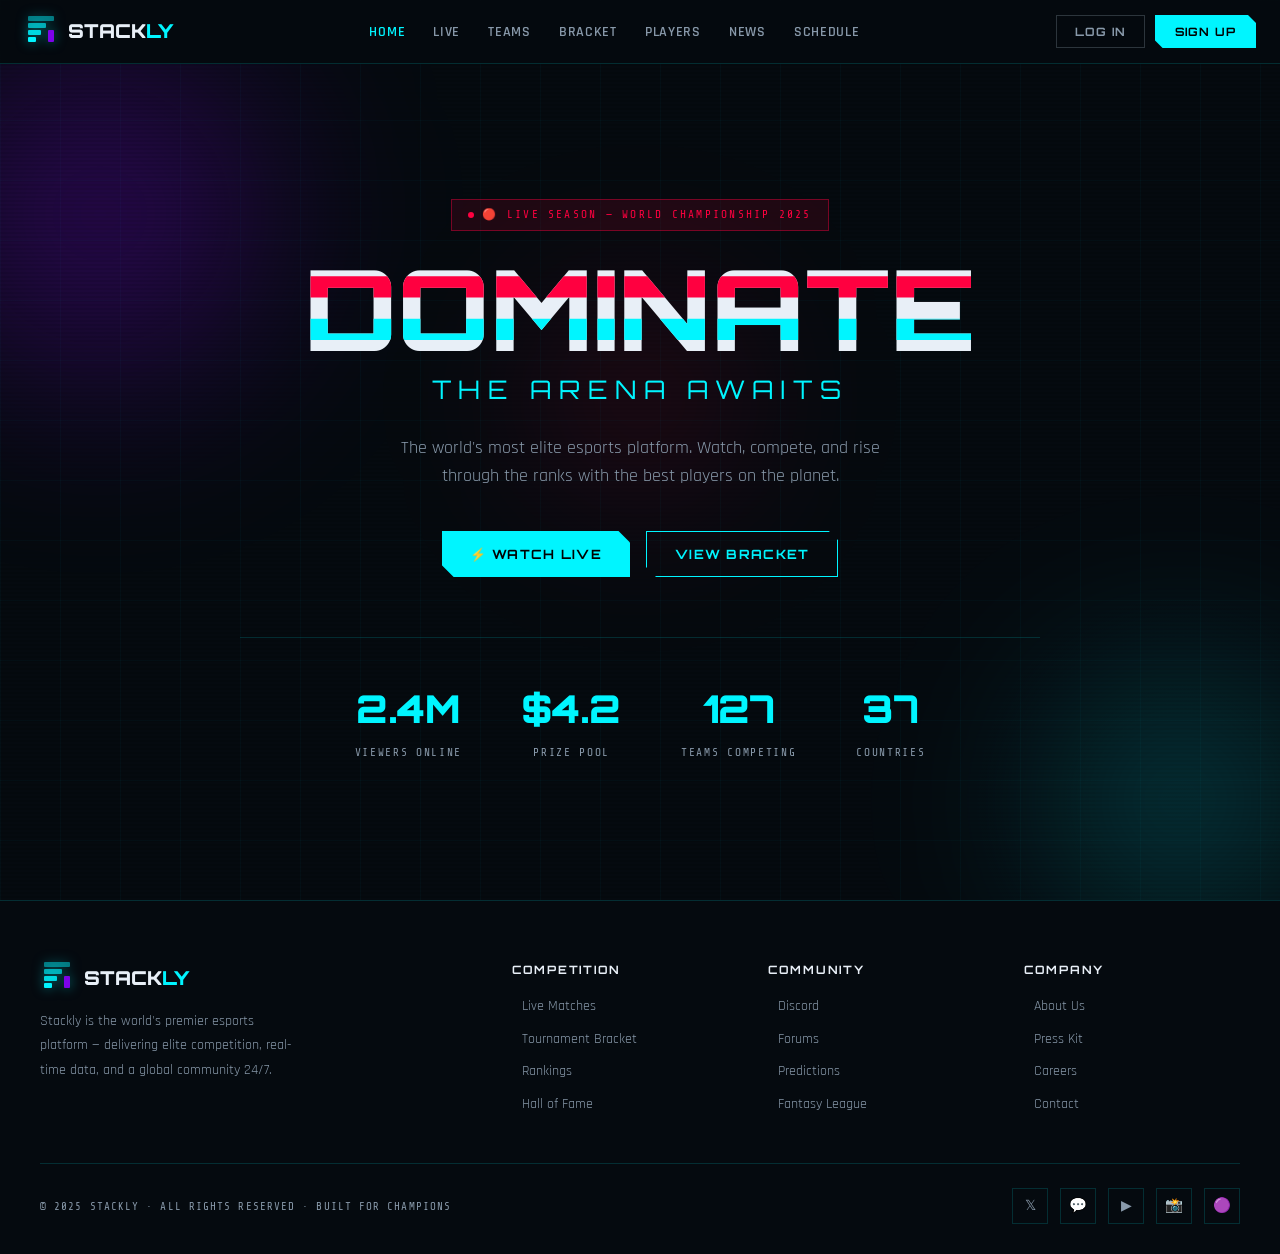
==== index.html @ 7aa42559 "initial commit" ====
<!DOCTYPE html>
<html lang="en">
<head>
<meta charset="UTF-8" />
<meta name="viewport" content="width=device-width, initial-scale=1.0" />
<title>STACKLY — Esports HQ</title>
<link href="https://fonts.googleapis.com/css2?family=Orbitron:wght@400;700;900&family=Rajdhani:wght@300;400;500;600;700&family=Share+Tech+Mono&display=swap" rel="stylesheet" />
<link rel="stylesheet" href="styles.css" />
</head>
<body>
<nav class="nav">
  <a href="index.html" class="nav-logo">
    <div class="nav-logo-icon">
      <svg width="34" height="34" viewBox="0 0 34 34" fill="none" xmlns="http://www.w3.org/2000/svg">
        <rect x="4" y="22" width="8" height="5" rx="1" fill="#00F5FF"/>
        <rect x="4" y="15" width="13" height="5" rx="1" fill="#00F5FF" opacity="0.85"/>
        <rect x="4" y="8" width="18" height="5" rx="1" fill="#00F5FF" opacity="0.65"/>
        <rect x="4" y="1" width="26" height="5" rx="1" fill="#00F5FF" opacity="0.45"/>
        <rect x="24" y="15" width="6" height="12" rx="1" fill="#8B00FF" opacity="0.9"/>
      </svg>
    </div>
    <span class="brand-name"><span class="brand-stack">STACK</span><span class="brand-ly">LY</span></span>
  </a>
  <ul class="nav-links">
    <li><a href="index.html">Home</a></li>
    <li><a href="live.html">Live</a></li>
    <li><a href="teams.html">Teams</a></li>
    <li><a href="bracket.html">Bracket</a></li>
    <li><a href="players.html">Players</a></li>
    <li><a href="news.html">News</a></li>
    <li><a href="schedule.html">Schedule</a></li>
  </ul>
  <div class="nav-auth">
    <button class="btn-login" id="openLogin">Log In</button>
    <button class="btn-signup" id="openSignup">Sign Up</button>
  </div>
  <button class="hamburger" id="hamburger" aria-label="Menu"><span></span><span></span><span></span></button>
</nav>

<div class="mobile-menu" id="mobileMenu">
  <a href="index.html">Home</a>
  <a href="live.html">Live Matches</a>
  <a href="featured.html">Featured Game</a>
  <a href="teams.html">Teams</a>
  <a href="bracket.html">Tournament</a>
  <a href="stats.html">Player Stats</a>
  <a href="players.html">Players</a>
  <a href="news.html">News</a>
  <a href="schedule.html">Schedule</a>
  <a href="streaming.html">Streams</a>
  <a href="community.html">Community</a>
  <a href="sponsors.html">Sponsors</a>
  <div class="mobile-auth-btns">
    <button class="btn-login" id="openLoginMobile">Log In</button>
    <button class="btn-signup" id="openSignupMobile">Sign Up</button>
  </div>
</div>
<main class="page-main">
<section class="hero">
  <div class="hero-bg-orb hero-orb1"></div>
  <div class="hero-bg-orb hero-orb2"></div>
  <div class="hero-bg-orb hero-orb3"></div>
  <div class="hero-content">
    <div class="hero-badge">🔴 Live Season — World Championship 2025</div>
    <h1 class="glitch-title" data-text="DOMINATE">DOMINATE</h1>
    <div class="hero-sub">The Arena Awaits</div>
    <p class="hero-desc">The world's most elite esports platform. Watch, compete, and rise through the ranks with the best players on the planet.</p>
    <div class="hero-buttons">
      <a href="live.html" class="btn btn-primary">⚡ Watch Live</a>
      <a href="bracket.html" class="btn btn-outline">View Bracket</a>
    </div>
    <div class="hero-stats">
      <div>
        <span class="hero-stat-num" data-count="2.4M">0</span>
        <span class="hero-stat-label">Viewers Online</span>
      </div>
      <div>
        <span class="hero-stat-num" data-count="$4.2M">0</span>
        <span class="hero-stat-label">Prize Pool</span>
      </div>
      <div>
        <span class="hero-stat-num" data-count="128">0</span>
        <span class="hero-stat-label">Teams Competing</span>
      </div>
      <div>
        <span class="hero-stat-num" data-count="38">0</span>
        <span class="hero-stat-label">Countries</span>
      </div>
    </div>
  </div>
</section>
</main>
<footer>
  <div class="footer-inner">
    <div class="footer-top">
      <div class="footer-brand">
        <a href="index.html" class="nav-logo">
          <div class="nav-logo-icon">
            <svg width="34" height="34" viewBox="0 0 34 34" fill="none" xmlns="http://www.w3.org/2000/svg">
              <rect x="4"  y="22" width="8"  height="5" rx="1" fill="#00F5FF"/>
              <rect x="4"  y="15" width="13" height="5" rx="1" fill="#00F5FF" opacity="0.85"/>
              <rect x="4"  y="8"  width="18" height="5" rx="1" fill="#00F5FF" opacity="0.65"/>
              <rect x="4"  y="1"  width="26" height="5" rx="1" fill="#00F5FF" opacity="0.45"/>
              <rect x="24" y="15" width="6" height="12" rx="1" fill="#8B00FF" opacity="0.9"/>
            </svg>
          </div>
          <span class="brand-name"><span class="brand-stack">STACK</span><span class="brand-ly">LY</span></span>
        </a>
        <p>Stackly is the world's premier esports platform — delivering elite competition, real-time data, and a global community 24/7.</p>
      </div>
      <div class="footer-col">
        <h4>Competition</h4>
        <ul>
          <li><a href="404page.html">Live Matches</a></li>
          <li><a href="404page.html">Tournament Bracket</a></li>
          <li><a href="404page.html">Rankings</a></li>
          <li><a href="404page.html">Hall of Fame</a></li>
        </ul>
      </div>
      <div class="footer-col">
        <h4>Community</h4>
        <ul>
          <li><a href="404page.html">Discord</a></li>
          <li><a href="404page.html">Forums</a></li>
          <li><a href="404page.html">Predictions</a></li>
          <li><a href="404page.html">Fantasy League</a></li>
        </ul>
      </div>
      <div class="footer-col">
        <h4>Company</h4>
        <ul>
          <li><a href="404page.html">About Us</a></li>
          <li><a href="404page.html">Press Kit</a></li>
          <li><a href="404page.html">Careers</a></li>
          <li><a href="404page.html">Contact</a></li>
        </ul>
      </div>
    </div>
    <div class="footer-bottom">
      <div class="footer-copy">© 2025 STACKLY · ALL RIGHTS RESERVED · BUILT FOR CHAMPIONS</div>
      <div class="footer-social">
        <a href="404page.html" class="social-link" aria-label="Twitter">𝕏</a>
        <a href="404page.html" class="social-link" aria-label="Discord">💬</a>
        <a href="404page.html" class="social-link" aria-label="YouTube">▶</a>
        <a href="404page.html" class="social-link" aria-label="Instagram">📸</a>
        <a href="404page.html" class="social-link" aria-label="Twitch">🟣</a>
      </div>
    </div>
  </div>
</footer>
<div class="auth-overlay" id="authOverlay">
  <div class="auth-modal" id="authModal">
    <button class="auth-close" id="authClose" aria-label="Close">✕</button>

    <!-- Logo -->
    <div class="auth-logo-wrap">
      <svg width="28" height="28" viewBox="0 0 34 34" fill="none" xmlns="http://www.w3.org/2000/svg" style="filter:drop-shadow(0 0 6px rgba(0,245,255,0.5))">
        <rect x="4" y="22" width="8"  height="5" rx="1" fill="#00F5FF"/>
        <rect x="4" y="15" width="13" height="5" rx="1" fill="#00F5FF" opacity="0.85"/>
        <rect x="4" y="8"  width="18" height="5" rx="1" fill="#00F5FF" opacity="0.65"/>
        <rect x="4" y="1"  width="26" height="5" rx="1" fill="#00F5FF" opacity="0.45"/>
        <rect x="24" y="15" width="6" height="12" rx="1" fill="#8B00FF" opacity="0.9"/>
      </svg>
      <span class="brand-stack">STACK</span><span class="brand-ly">LY</span>
    </div>

    <!-- Tabs -->
    <div class="auth-tabs">
      <button class="auth-tab active" data-tab="login">Log In</button>
      <button class="auth-tab" data-tab="signup">Sign Up</button>
    </div>

    <!-- LOGIN PANEL -->
    <div class="auth-panel active" id="panel-login">
      <div class="auth-heading">Welcome back</div>
      <p class="auth-sub">Enter the arena. Your stats await.</p>

      <div class="auth-field">
        <label>Email Address</label>
        <input type="email" placeholder="you@example.com" autocomplete="email" />
      </div>
      <div class="auth-field">
        <label>Password</label>
        <input type="password" placeholder="••••••••" autocomplete="current-password" />
      </div>
      <a href="#" class="auth-forgot">Forgot password?</a>
      <button class="auth-submit">Log In to Stackly</button>

      <div class="auth-divider"><span>or continue with</span></div>
      <div class="auth-social">
        <button class="auth-social-btn">🌐 Google</button>
        <button class="auth-social-btn">🎮 Discord</button>
      </div>

      <div class="auth-switch">Don't have an account? <button id="switchToSignup">Sign up free</button></div>
    </div>

    <!-- SIGNUP PANEL -->
    <div class="auth-panel" id="panel-signup">
      <div class="auth-heading">Create your account</div>
      <p class="auth-sub">Join 4.8M players — track matches, predict outcomes, rise the ranks.</p>

      <div class="auth-field-row">
        <div class="auth-field">
          <label>First Name</label>
          <input type="text" placeholder="Arjun" autocomplete="given-name" />
        </div>
        <div class="auth-field">
          <label>Last Name</label>
          <input type="text" placeholder="Sharma" autocomplete="family-name" />
        </div>
      </div>
      <div class="auth-field">
        <label>Gamertag / Username</label>
        <input type="text" placeholder="ZephyrX" autocomplete="username" />
      </div>
      <div class="auth-field">
        <label>Email Address</label>
        <input type="email" placeholder="you@example.com" autocomplete="email" />
      </div>
      <div class="auth-field">
        <label>Password</label>
        <input type="password" placeholder="Create a strong password" id="signupPassword" autocomplete="new-password" />
        <div class="password-strength">
          <div class="strength-bar" id="s1"></div>
          <div class="strength-bar" id="s2"></div>
          <div class="strength-bar" id="s3"></div>
          <div class="strength-bar" id="s4"></div>
        </div>
      </div>

      <button class="auth-submit">Create Account</button>

      <div class="auth-divider"><span>or sign up with</span></div>
      <div class="auth-social">
        <button class="auth-social-btn">🌐 Google</button>
        <button class="auth-social-btn">🎮 Discord</button>
      </div>

      <p class="auth-terms">By signing up you agree to our <a href="#">Terms of Service</a> and <a href="#">Privacy Policy</a>.</p>
      <div class="auth-switch">Already have an account? <button id="switchToLogin">Log in</button></div>
    </div>
  </div>
</div>
<script src="script.js"></script>
</body>
</html>
---- styles.css ----
/* ============================================================
   DESIGN TOKENS
   ============================================================ */
:root {
  --bg:          #050A0F;
  --bg2:         #0D1117;
  --bg3:         #111820;
  --cyan:        #00F5FF;
  --purple:      #8B00FF;
  --red:         #FF0040;
  --gold:        #FFB800;
  --text:        #E8EFF7;
  --muted:       #8899AA;
  --border:      rgba(0,245,255,0.15);
  --card-bg:     rgba(13,17,23,0.8);
  --glow-cyan:   0 0 20px rgba(0,245,255,0.4), 0 0 60px rgba(0,245,255,0.15);
  --glow-purple: 0 0 20px rgba(139,0,255,0.5), 0 0 60px rgba(139,0,255,0.2);
  --glow-red:    0 0 20px rgba(255,0,64,0.5);
}

/* ============================================================
   BASE
   ============================================================ */
*, *::before, *::after { box-sizing: border-box; margin: 0; padding: 0; }

html { scroll-behavior: smooth; }

body {
  background: var(--bg);
  color: var(--text);
  font-family: 'Rajdhani', sans-serif;
  font-size: 16px;
  line-height: 1.6;
  overflow-x: hidden;
}

@media (prefers-reduced-motion: reduce) {
  *, *::before, *::after { animation: none !important; transition: none !important; }
}

/* ============================================================
   REUSABLES
   ============================================================ */
.section { padding: 80px 20px; position: relative; }
.section-inner { max-width: 1200px; margin: 0 auto; }

.eyebrow {
  font-family: 'Share Tech Mono', monospace;
  font-size: 0.75rem;
  letter-spacing: 0.25em;
  color: var(--cyan);
  text-transform: uppercase;
  margin-bottom: 12px;
  display: flex;
  align-items: center;
  gap: 10px;
}
.eyebrow::before { content: ''; display: block; width: 32px; height: 1px; background: var(--cyan); }

.section-title {
  font-family: 'Orbitron', sans-serif;
  font-size: clamp(1.8rem, 4vw, 3rem);
  font-weight: 900;
  line-height: 1.1;
  margin-bottom: 16px;
}

.cyan { color: var(--cyan); }
.purple { color: var(--purple); }
.red { color: var(--red); }
.gold { color: var(--gold); }

.btn {
  display: inline-flex;
  align-items: center;
  gap: 8px;
  padding: 12px 28px;
  font-family: 'Orbitron', sans-serif;
  font-size: 0.8rem;
  font-weight: 700;
  letter-spacing: 0.1em;
  text-decoration: none;
  text-transform: uppercase;
  border: none;
  cursor: pointer;
  position: relative;
  overflow: hidden;
  transition: all 0.3s;
}

.btn-primary {
  background: var(--cyan);
  color: #000;
  clip-path: polygon(0 0, calc(100% - 12px) 0, 100% 12px, 100% 100%, 12px 100%, 0 calc(100% - 12px));
}
.btn-primary:hover { box-shadow: var(--glow-cyan); transform: translateY(-2px); }

.btn-outline {
  background: transparent;
  color: var(--cyan);
  border: 1px solid var(--cyan);
  clip-path: polygon(0 0, calc(100% - 10px) 0, 100% 10px, 100% 100%, 10px 100%, 0 calc(100% - 10px));
}
.btn-outline:hover { background: rgba(0,245,255,0.1); box-shadow: var(--glow-cyan); }

.tag {
  display: inline-block;
  padding: 3px 10px;
  font-family: 'Share Tech Mono', monospace;
  font-size: 0.7rem;
  letter-spacing: 0.1em;
  text-transform: uppercase;
  background: rgba(0,245,255,0.1);
  color: var(--cyan);
  border: 1px solid rgba(0,245,255,0.3);
}

/* ============================================================
   GLOBAL BACKGROUND ENERGY GRID
   ============================================================ */
body::before {
  content: '';
  position: fixed;
  inset: 0;
  background-image:
    linear-gradient(rgba(0,245,255,0.03) 1px, transparent 1px),
    linear-gradient(90deg, rgba(0,245,255,0.03) 1px, transparent 1px);
  background-size: 60px 60px;
  pointer-events: none;
  z-index: 0;
  animation: gridPulse 8s ease-in-out infinite;
}
@keyframes gridPulse {
  0%, 100% { opacity: 0.6; }
  50% { opacity: 1; }
}

/* ============================================================
   1. NAV
   ============================================================ */
.nav {
  position: fixed;
  top: 0; left: 0; right: 0;
  z-index: 1000;
  padding: 0 24px;
  height: 64px;
  display: flex;
  align-items: center;
  justify-content: space-between;
  background: rgba(5,10,15,0.85);
  backdrop-filter: blur(16px);
  border-bottom: 1px solid var(--border);
}

.nav-logo {
  font-family: 'Orbitron', sans-serif;
  font-size: 1.2rem;
  font-weight: 900;
  color: var(--text);
  text-decoration: none;
  display: flex;
  align-items: center;
  gap: 10px;
}
.nav-logo .brand-name { display: flex; align-items: baseline; gap: 0; }
.nav-logo .brand-stack { color: var(--text); }
.nav-logo .brand-ly { color: var(--cyan); }

.nav-logo-icon {
  width: 34px; height: 34px;
  display: flex; align-items: center; justify-content: center;
  flex-shrink: 0;
  animation: stacklyLogoPulse 3s ease-in-out infinite;
  filter: drop-shadow(0 0 6px rgba(0,245,255,0.5));
}
@keyframes stacklyLogoPulse {
  0%, 100% { filter: drop-shadow(0 0 6px rgba(0,245,255,0.5)); }
  50% { filter: drop-shadow(0 0 14px rgba(0,245,255,0.9)); }
}

.nav-links {
  display: flex;
  gap: 28px;
  list-style: none;
}
.nav-links a {
  font-family: 'Rajdhani', sans-serif;
  font-weight: 600;
  font-size: 0.9rem;
  letter-spacing: 0.05em;
  text-transform: uppercase;
  color: var(--muted);
  text-decoration: none;
  transition: color 0.2s;
  position: relative;
}
.nav-links a::after {
  content: '';
  position: absolute;
  left: 0; bottom: -4px;
  width: 0; height: 1px;
  background: var(--cyan);
  transition: width 0.3s;
}
.nav-links a:hover { color: var(--cyan); }
.nav-links a:hover::after { width: 100%; }

.nav-cta { font-size: 0.75rem; padding: 8px 20px; }

.hamburger {
  display: none;
  flex-direction: column;
  gap: 5px;
  cursor: pointer;
  padding: 4px;
  background: none;
  border: none;
}
.hamburger span {
  display: block;
  width: 24px; height: 2px;
  background: var(--cyan);
  transition: all 0.3s;
}
.hamburger.open span:nth-child(1) { transform: translateY(7px) rotate(45deg); }
.hamburger.open span:nth-child(2) { opacity: 0; }
.hamburger.open span:nth-child(3) { transform: translateY(-7px) rotate(-45deg); }

.mobile-menu {
  display: none;
  position: fixed;
  top: 64px; left: 0; right: 0;
  background: rgba(5,10,15,0.98);
  backdrop-filter: blur(20px);
  border-bottom: 1px solid var(--border);
  padding: 24px;
  z-index: 999;
  flex-direction: column;
  gap: 20px;
}
.mobile-menu.open { display: flex; }
.mobile-menu a {
  font-family: 'Orbitron', sans-serif;
  font-size: 1rem;
  color: var(--muted);
  text-decoration: none;
  padding: 8px 0;
  border-bottom: 1px solid var(--border);
}
.mobile-menu a:hover { color: var(--cyan); }

@media (max-width: 768px) {
  .nav-links, .nav-cta { display: none; }
  .hamburger { display: flex; }
}

/* ============================================================
   2. HERO — GLITCH + SCANLINE
   ============================================================ */
.hero {
  min-height: 100vh;
  display: flex;
  align-items: center;
  justify-content: center;
  text-align: center;
  padding: 120px 20px 80px;
  position: relative;
  overflow: hidden;
}

/* Scanline overlay */
.hero::after {
  content: '';
  position: absolute;
  inset: 0;
  background: repeating-linear-gradient(
    0deg,
    transparent,
    transparent 2px,
    rgba(0,0,0,0.08) 2px,
    rgba(0,0,0,0.08) 4px
  );
  pointer-events: none;
  z-index: 1;
  animation: scanlineScroll 8s linear infinite;
}
@keyframes scanlineScroll {
  0% { background-position: 0 0; }
  100% { background-position: 0 100px; }
}

.hero-bg-orb {
  position: absolute;
  border-radius: 50%;
  filter: blur(80px);
  pointer-events: none;
}
.hero-orb1 {
  width: 500px; height: 500px;
  background: radial-gradient(circle, rgba(139,0,255,0.35) 0%, transparent 70%);
  top: -100px; left: -150px;
  animation: orbFloat1 12s ease-in-out infinite;
}
.hero-orb2 {
  width: 400px; height: 400px;
  background: radial-gradient(circle, rgba(0,245,255,0.25) 0%, transparent 70%);
  bottom: -100px; right: -100px;
  animation: orbFloat2 10s ease-in-out infinite;
}
.hero-orb3 {
  width: 300px; height: 300px;
  background: radial-gradient(circle, rgba(255,0,64,0.2) 0%, transparent 70%);
  top: 40%; left: 50%;
  transform: translate(-50%, -50%);
  animation: orbFloat3 14s ease-in-out infinite;
}
@keyframes orbFloat1 { 0%,100%{transform:translate(0,0)} 50%{transform:translate(40px,30px)} }
@keyframes orbFloat2 { 0%,100%{transform:translate(0,0)} 50%{transform:translate(-30px,20px)} }
@keyframes orbFloat3 { 0%,100%{transform:translate(-50%,-50%)} 50%{transform:translate(-44%,-55%)} }

.hero-content { position: relative; z-index: 2; max-width: 800px; margin: 0 auto; }

.hero-badge {
  display: inline-flex;
  align-items: center;
  gap: 8px;
  padding: 6px 16px;
  background: rgba(255,0,64,0.1);
  border: 1px solid rgba(255,0,64,0.4);
  font-family: 'Share Tech Mono', monospace;
  font-size: 0.7rem;
  letter-spacing: 0.2em;
  color: var(--red);
  text-transform: uppercase;
  margin-bottom: 24px;
  animation: badgePulse 2s ease-in-out infinite;
}
.hero-badge::before {
  content: '';
  width: 6px; height: 6px;
  background: var(--red);
  border-radius: 50%;
  animation: liveBlink 1s ease-in-out infinite;
}
@keyframes badgePulse { 0%,100%{box-shadow:0 0 0 0 rgba(255,0,64,0.3)} 50%{box-shadow:0 0 0 8px rgba(255,0,64,0)} }
@keyframes liveBlink { 0%,100%{opacity:1} 50%{opacity:0} }

.glitch-title {
  font-family: 'Orbitron', sans-serif;
  font-size: clamp(2.8rem, 9vw, 7rem);
  font-weight: 900;
  line-height: 0.95;
  margin-bottom: 8px;
  position: relative;
  display: inline-block;
}
.glitch-title::before,
.glitch-title::after {
  content: attr(data-text);
  position: absolute;
  inset: 0;
  font-size: inherit;
  font-weight: inherit;
  line-height: inherit;
}
.glitch-title::before {
  color: var(--red);
  animation: glitch1 4s infinite;
  clip-path: polygon(0 20%, 100% 20%, 100% 40%, 0 40%);
}
.glitch-title::after {
  color: var(--cyan);
  animation: glitch2 4s infinite;
  clip-path: polygon(0 60%, 100% 60%, 100% 80%, 0 80%);
}
@keyframes glitch1 {
  0%,90%,100%{transform:translate(0)} 91%{transform:translate(-4px,1px)} 93%{transform:translate(4px,-1px)} 95%{transform:translate(-2px,2px)} 97%{transform:translate(3px,0)}
}
@keyframes glitch2 {
  0%,88%,100%{transform:translate(0)} 89%{transform:translate(4px,-1px)} 91%{transform:translate(-3px,1px)} 94%{transform:translate(2px,2px)} 96%{transform:translate(-4px,0)}
}

.hero-sub {
  font-family: 'Orbitron', sans-serif;
  font-size: clamp(1rem, 3vw, 1.6rem);
  font-weight: 400;
  color: var(--cyan);
  letter-spacing: 0.3em;
  text-transform: uppercase;
  margin-bottom: 24px;
  animation: fadeSlideUp 1s 0.3s both;
}

.hero-desc {
  font-size: 1.1rem;
  color: var(--muted);
  max-width: 520px;
  margin: 0 auto 40px;
  animation: fadeSlideUp 1s 0.5s both;
}

.hero-buttons {
  display: flex;
  gap: 16px;
  justify-content: center;
  flex-wrap: wrap;
  animation: fadeSlideUp 1s 0.7s both;
}

.hero-stats {
  display: flex;
  justify-content: center;
  gap: clamp(24px, 5vw, 60px);
  margin-top: 60px;
  padding-top: 40px;
  border-top: 1px solid var(--border);
  animation: fadeSlideUp 1s 0.9s both;
}
.hero-stat-num {
  font-family: 'Orbitron', sans-serif;
  font-size: clamp(1.6rem, 4vw, 2.4rem);
  font-weight: 900;
  color: var(--cyan);
  display: block;
}
.hero-stat-label {
  font-family: 'Share Tech Mono', monospace;
  font-size: 0.7rem;
  letter-spacing: 0.15em;
  color: var(--muted);
  text-transform: uppercase;
}

@keyframes fadeSlideUp { from{opacity:0;transform:translateY(24px)} to{opacity:1;transform:translateY(0)} }

/* ============================================================
   3. LIVE MATCHES
   ============================================================ */
.live-matches { background: var(--bg2); }

.matches-grid {
  display: grid;
  grid-template-columns: repeat(auto-fit, minmax(320px, 1fr));
  gap: 20px;
  margin-top: 40px;
}

.match-card {
  background: var(--card-bg);
  border: 1px solid var(--border);
  padding: 24px;
  position: relative;
  overflow: hidden;
  transition: transform 0.3s, border-color 0.3s;
  clip-path: polygon(0 0, calc(100% - 16px) 0, 100% 16px, 100% 100%, 16px 100%, 0 calc(100% - 16px));
}
.match-card::before {
  content: '';
  position: absolute;
  top: 0; left: 0; right: 0;
  height: 2px;
  background: linear-gradient(90deg, var(--cyan), var(--purple));
  transform: scaleX(0);
  transform-origin: left;
  transition: transform 0.4s;
}
.match-card:hover { transform: translateY(-4px); border-color: rgba(0,245,255,0.3); }
.match-card:hover::before { transform: scaleX(1); }

.match-live {
  display: flex;
  align-items: center;
  gap: 6px;
  font-family: 'Share Tech Mono', monospace;
  font-size: 0.65rem;
  letter-spacing: 0.15em;
  color: var(--red);
  text-transform: uppercase;
  margin-bottom: 20px;
}
.match-live-dot {
  width: 6px; height: 6px;
  background: var(--red);
  border-radius: 50%;
  animation: liveBlink 1s infinite;
}

.match-teams {
  display: flex;
  align-items: center;
  justify-content: space-between;
  gap: 12px;
  margin-bottom: 16px;
}
.match-team { text-align: center; flex: 1; }
.match-team-logo {
  width: 48px; height: 48px;
  margin: 0 auto 8px;
  border-radius: 50%;
  border: 2px solid var(--border);
  display: flex; align-items: center; justify-content: center;
  font-family: 'Orbitron', sans-serif;
  font-size: 0.85rem;
  font-weight: 900;
  background: var(--bg3);
  transition: border-color 0.3s;
}
.match-card:hover .match-team-logo { border-color: var(--cyan); }
.match-team-name { font-weight: 700; font-size: 0.95rem; }

.match-score {
  text-align: center;
  font-family: 'Orbitron', sans-serif;
  font-size: 1.6rem;
  font-weight: 900;
  color: var(--text);
  padding: 0 8px;
}
.match-vs {
  font-family: 'Share Tech Mono', monospace;
  font-size: 0.7rem;
  color: var(--muted);
}

.match-meta {
  display: flex;
  justify-content: space-between;
  font-family: 'Share Tech Mono', monospace;
  font-size: 0.7rem;
  color: var(--muted);
  padding-top: 16px;
  border-top: 1px solid var(--border);
}

/* ============================================================
   4. FEATURED GAME — CYBER PARALLAX BANNER
   ============================================================ */
.featured-game {
  background: var(--bg);
  overflow: hidden;
}

.featured-inner {
  display: grid;
  grid-template-columns: 1fr 1fr;
  gap: 60px;
  align-items: center;
}

.featured-visual {
  position: relative;
  aspect-ratio: 1 / 1;
  max-width: 480px;
}

.featured-hex-grid {
  position: absolute;
  inset: 0;
  display: grid;
  grid-template-columns: repeat(5, 1fr);
  gap: 4px;
  padding: 20px;
  animation: hexRotate 20s linear infinite;
}
@keyframes hexRotate { 0%{transform:rotate(0deg)} 100%{transform:rotate(360deg)} }

.hex-cell {
  aspect-ratio: 1;
  background: rgba(0,245,255,0.05);
  clip-path: polygon(50% 0%,100% 25%,100% 75%,50% 100%,0% 75%,0% 25%);
  transition: background 0.3s;
  animation: hexCellPulse 3s ease-in-out infinite;
}
.hex-cell:nth-child(odd) { animation-delay: 0.5s; }
.hex-cell:nth-child(3n) { background: rgba(139,0,255,0.08); }
@keyframes hexCellPulse { 0%,100%{opacity:0.4} 50%{opacity:1} }

.featured-game-card {
  position: absolute;
  inset: 40px;
  background: linear-gradient(135deg, var(--bg3) 0%, rgba(139,0,255,0.1) 100%);
  border: 1px solid var(--border);
  display: flex;
  align-items: center;
  justify-content: center;
  flex-direction: column;
  gap: 16px;
  clip-path: polygon(0 0, calc(100% - 24px) 0, 100% 24px, 100% 100%, 24px 100%, 0 calc(100% - 24px));
}

.game-icon-large {
  width: 100px; height: 100px;
  background: linear-gradient(135deg, var(--purple), var(--cyan));
  clip-path: polygon(50% 0%,100% 25%,100% 75%,50% 100%,0% 75%,0% 25%);
  display: flex; align-items: center; justify-content: center;
  font-size: 2.4rem;
  animation: gameIconPulse 3s ease-in-out infinite;
}
@keyframes gameIconPulse { 0%,100%{box-shadow:var(--glow-purple);transform:scale(1)} 50%{box-shadow:var(--glow-cyan);transform:scale(1.05)} }

.featured-content { padding: 20px 0; }
.featured-game-title {
  font-family: 'Orbitron', sans-serif;
  font-size: clamp(2rem, 4vw, 3.2rem);
  font-weight: 900;
  line-height: 1.05;
  margin-bottom: 20px;
}
.featured-desc {
  color: var(--muted);
  font-size: 1.05rem;
  line-height: 1.7;
  margin-bottom: 28px;
}

.featured-tags { display: flex; gap: 8px; flex-wrap: wrap; margin-bottom: 32px; }

.progress-bars { display: flex; flex-direction: column; gap: 14px; margin-bottom: 32px; }
.progress-row { display: flex; flex-direction: column; gap: 6px; }
.progress-label {
  display: flex;
  justify-content: space-between;
  font-family: 'Share Tech Mono', monospace;
  font-size: 0.72rem;
  color: var(--muted);
}
.progress-track {
  height: 4px;
  background: var(--bg3);
  border-radius: 0;
  overflow: hidden;
  position: relative;
}
.progress-fill {
  height: 100%;
  background: linear-gradient(90deg, var(--cyan), var(--purple));
  width: 0;
  animation: progressFill 2s 0.5s forwards;
  position: relative;
}
.progress-fill::after {
  content: '';
  position: absolute;
  right: 0; top: -2px;
  width: 8px; height: 8px;
  background: var(--cyan);
  border-radius: 50%;
  box-shadow: var(--glow-cyan);
}
@keyframes progressFill { to { width: var(--w); } }

@media (max-width: 900px) {
  .featured-inner { grid-template-columns: 1fr; }
  .featured-visual { max-width: 300px; margin: 0 auto; }
}

/* ============================================================
   5. TEAMS
   ============================================================ */
.teams { background: var(--bg2); }

.teams-grid {
  display: grid;
  grid-template-columns: repeat(auto-fill, minmax(200px, 1fr));
  gap: 16px;
  margin-top: 40px;
}

.team-card {
  background: var(--card-bg);
  border: 1px solid var(--border);
  padding: 28px 20px;
  text-align: center;
  cursor: pointer;
  transition: all 0.35s;
  position: relative;
  overflow: hidden;
}
.team-card::after {
  content: '';
  position: absolute;
  inset: 0;
  background: linear-gradient(135deg, rgba(0,245,255,0.05), rgba(139,0,255,0.05));
  opacity: 0;
  transition: opacity 0.3s;
}
.team-card:hover::after { opacity: 1; }
.team-card:hover { border-color: var(--cyan); transform: translateY(-6px); box-shadow: 0 20px 40px rgba(0,0,0,0.4); }

.team-logo-ring {
  width: 72px; height: 72px;
  margin: 0 auto 16px;
  border-radius: 50%;
  border: 2px solid var(--border);
  display: flex; align-items: center; justify-content: center;
  font-size: 2rem;
  position: relative;
  transition: border-color 0.3s;
}
.team-logo-ring::before {
  content: '';
  position: absolute;
  inset: -4px;
  border-radius: 50%;
  border: 1px solid transparent;
  border-top-color: var(--cyan);
  animation: ringRotate 3s linear infinite;
}
.team-card:hover .team-logo-ring { border-color: var(--cyan); }
@keyframes ringRotate { 0%{transform:rotate(0)} 100%{transform:rotate(360deg)} }

.team-name {
  font-family: 'Orbitron', sans-serif;
  font-size: 0.85rem;
  font-weight: 700;
  margin-bottom: 6px;
}
.team-record {
  font-family: 'Share Tech Mono', monospace;
  font-size: 0.72rem;
  color: var(--muted);
  margin-bottom: 8px;
}
.team-rank {
  font-family: 'Share Tech Mono', monospace;
  font-size: 0.65rem;
  color: var(--gold);
  text-transform: uppercase;
}

/* ============================================================
   6. TOURNAMENT BRACKET
   ============================================================ */
.bracket { background: var(--bg); }

.bracket-visual {
  margin-top: 40px;
  overflow-x: auto;
  padding-bottom: 16px;
}

.bracket-stage-label {
  font-family: 'Share Tech Mono', monospace;
  font-size: 0.65rem;
  letter-spacing: 0.2em;
  color: var(--muted);
  text-transform: uppercase;
  text-align: center;
  margin-bottom: 12px;
}

.bracket-grid {
  display: grid;
  grid-template-columns: repeat(4, 220px);
  gap: 0;
  min-width: 880px;
}

.bracket-col {
  display: flex;
  flex-direction: column;
  justify-content: space-around;
  padding: 10px;
  gap: 12px;
}

.bracket-match {
  background: var(--bg3);
  border: 1px solid var(--border);
  padding: 12px 14px;
  position: relative;
  transition: border-color 0.3s;
}
.bracket-match:hover { border-color: var(--cyan); }

.bracket-team {
  display: flex;
  justify-content: space-between;
  align-items: center;
  padding: 6px 0;
  font-weight: 600;
  font-size: 0.88rem;
  transition: color 0.2s;
}
.bracket-team:first-child { border-bottom: 1px solid var(--border); }
.bracket-team.winner { color: var(--cyan); }
.bracket-team-score {
  font-family: 'Orbitron', sans-serif;
  font-size: 0.8rem;
  font-weight: 700;
}

.bracket-connector {
  display: flex;
  flex-direction: column;
  justify-content: center;
  align-items: center;
  padding: 0 2px;
}

/* ============================================================
   7. PLAYER STATS
   ============================================================ */
.player-stats { background: var(--bg2); }

.stats-layout {
  display: grid;
  grid-template-columns: 1fr 1fr;
  gap: 40px;
  margin-top: 40px;
  align-items: start;
}

.stat-leaderboard { display: flex; flex-direction: column; gap: 12px; }

.stat-row {
  display: grid;
  grid-template-columns: 36px 1fr auto;
  gap: 14px;
  align-items: center;
  padding: 16px;
  background: var(--card-bg);
  border: 1px solid var(--border);
  transition: all 0.3s;
  position: relative;
  overflow: hidden;
}
.stat-row::before {
  content: '';
  position: absolute;
  left: 0; top: 0; bottom: 0;
  width: 3px;
  background: linear-gradient(180deg, var(--cyan), var(--purple));
  transform: scaleY(0);
  transform-origin: top;
  transition: transform 0.3s;
}
.stat-row:hover { border-color: var(--cyan); background: rgba(0,245,255,0.04); }
.stat-row:hover::before { transform: scaleY(1); }

.stat-rank {
  font-family: 'Orbitron', sans-serif;
  font-size: 0.75rem;
  font-weight: 900;
  color: var(--purple);
  text-align: center;
}
.stat-rank.gold { color: var(--gold); }
.stat-player-name { font-weight: 700; display: block; font-size: 0.95rem; }
.stat-player-team { font-size: 0.75rem; color: var(--muted); font-family: 'Share Tech Mono', monospace; }
.stat-value {
  font-family: 'Orbitron', sans-serif;
  font-size: 1.1rem;
  font-weight: 900;
  color: var(--cyan);
  text-align: right;
}

.stat-chart-panel {
  background: var(--card-bg);
  border: 1px solid var(--border);
  padding: 28px;
}

.radar-chart-container { position: relative; width: 100%; aspect-ratio: 1; }

.radar-svg { width: 100%; height: 100%; }

.radar-label {
  font-family: 'Share Tech Mono', monospace;
  font-size: 0.65rem;
  fill: var(--muted);
  text-anchor: middle;
}

@media (max-width: 768px) {
  .stats-layout { grid-template-columns: 1fr; }
}

/* ============================================================
   8. PRO PLAYERS
   ============================================================ */
.players { background: var(--bg); }

.players-scroll {
  display: grid;
  grid-template-columns: repeat(auto-fill, minmax(200px, 1fr));
  gap: 20px;
  margin-top: 40px;
}

.player-card {
  background: var(--card-bg);
  border: 1px solid var(--border);
  padding: 24px 20px;
  text-align: center;
  transition: all 0.35s;
  position: relative;
  overflow: hidden;
  clip-path: polygon(0 0, calc(100% - 16px) 0, 100% 16px, 100% 100%, 0 100%);
}
.player-card:hover { border-color: var(--purple); transform: translateY(-6px); }

.player-avatar {
  width: 80px; height: 80px;
  margin: 0 auto 14px;
  background: linear-gradient(135deg, var(--purple), var(--cyan));
  border-radius: 50%;
  display: flex; align-items: center; justify-content: center;
  font-size: 2rem;
  position: relative;
  animation: avatarGlow 3s ease-in-out infinite;
}
.player-avatar::after {
  content: '';
  position: absolute;
  inset: -3px;
  border-radius: 50%;
  border: 2px solid transparent;
  border-top-color: var(--purple);
  border-right-color: var(--cyan);
  animation: ringRotate 2s linear infinite;
}
@keyframes avatarGlow { 0%,100%{box-shadow:0 0 20px rgba(139,0,255,0.3)} 50%{box-shadow:0 0 40px rgba(0,245,255,0.3)} }

.player-tag {
  font-family: 'Orbitron', sans-serif;
  font-size: 1rem;
  font-weight: 900;
  color: var(--text);
  display: block;
  margin-bottom: 2px;
}
.player-real-name { font-size: 0.78rem; color: var(--muted); font-family: 'Share Tech Mono', monospace; margin-bottom: 8px; display: block; }
.player-role { font-size: 0.72rem; }
.player-rating {
  margin-top: 12px;
  font-family: 'Orbitron', sans-serif;
  font-size: 0.85rem;
  font-weight: 700;
  color: var(--gold);
}

/* ============================================================
   9. NEWS / BLOG
   ============================================================ */
.news { background: var(--bg2); }

.news-grid {
  display: grid;
  grid-template-columns: 2fr 1fr;
  gap: 24px;
  margin-top: 40px;
}

.news-featured {
  background: var(--card-bg);
  border: 1px solid var(--border);
  overflow: hidden;
  position: relative;
  transition: border-color 0.3s;
}
.news-featured:hover { border-color: var(--cyan); }

.news-featured-img {
  width: 100%;
  aspect-ratio: 16/9;
  background: linear-gradient(135deg, rgba(139,0,255,0.2), rgba(0,245,255,0.1));
  display: flex; align-items: center; justify-content: center;
  font-size: 5rem;
  position: relative;
  overflow: hidden;
}
.news-featured-img::after {
  content: '';
  position: absolute;
  inset: 0;
  background: linear-gradient(0deg, rgba(13,17,23,0.9) 0%, transparent 60%);
}

.news-featured-body { padding: 24px; }
.news-featured-title {
  font-family: 'Orbitron', sans-serif;
  font-size: 1.2rem;
  font-weight: 700;
  line-height: 1.3;
  margin: 10px 0 10px;
}
.news-date {
  font-family: 'Share Tech Mono', monospace;
  font-size: 0.68rem;
  color: var(--muted);
  text-transform: uppercase;
}
.news-excerpt { color: var(--muted); font-size: 0.9rem; line-height: 1.6; }

.news-list { display: flex; flex-direction: column; gap: 14px; }
.news-item {
  background: var(--card-bg);
  border: 1px solid var(--border);
  padding: 16px;
  transition: all 0.3s;
  cursor: pointer;
  display: flex; gap: 14px; align-items: flex-start;
}
.news-item:hover { border-color: var(--cyan); background: rgba(0,245,255,0.03); }

.news-item-icon {
  width: 48px; height: 48px;
  background: var(--bg3);
  border: 1px solid var(--border);
  display: flex; align-items: center; justify-content: center;
  font-size: 1.2rem;
  flex-shrink: 0;
}

.news-item-title { font-weight: 700; font-size: 0.88rem; margin-bottom: 4px; line-height: 1.3; }
.news-item-date { font-family: 'Share Tech Mono', monospace; font-size: 0.65rem; color: var(--muted); }

@media (max-width: 768px) {
  .news-grid { grid-template-columns: 1fr; }
}

/* ============================================================
   10. SCHEDULE
   ============================================================ */
.schedule { background: var(--bg); }

.schedule-tabs {
  display: flex;
  gap: 4px;
  margin-bottom: 24px;
  flex-wrap: wrap;
}
.schedule-tab {
  padding: 8px 20px;
  font-family: 'Orbitron', sans-serif;
  font-size: 0.72rem;
  font-weight: 700;
  letter-spacing: 0.1em;
  text-transform: uppercase;
  cursor: pointer;
  border: 1px solid var(--border);
  background: transparent;
  color: var(--muted);
  transition: all 0.2s;
}
.schedule-tab.active, .schedule-tab:hover {
  background: rgba(0,245,255,0.1);
  color: var(--cyan);
  border-color: var(--cyan);
}

.schedule-list { display: flex; flex-direction: column; gap: 12px; }
.schedule-item {
  display: grid;
  grid-template-columns: 100px 1fr auto;
  gap: 20px;
  align-items: center;
  padding: 18px 24px;
  background: var(--card-bg);
  border: 1px solid var(--border);
  transition: all 0.3s;
  position: relative;
}
.schedule-item::after {
  content: '';
  position: absolute;
  right: 0; top: 0; bottom: 0;
  width: 4px;
  background: var(--cyan);
  transform: scaleY(0);
  transform-origin: center;
  transition: transform 0.3s;
}
.schedule-item:hover { border-color: rgba(0,245,255,0.3); background: rgba(0,245,255,0.03); }
.schedule-item:hover::after { transform: scaleY(1); }

.schedule-time { font-family: 'Share Tech Mono', monospace; font-size: 0.8rem; color: var(--cyan); }
.schedule-match { font-weight: 700; font-size: 0.95rem; margin-bottom: 4px; }
.schedule-detail { font-family: 'Share Tech Mono', monospace; font-size: 0.7rem; color: var(--muted); }
.schedule-game-tag { font-size: 0.7rem; }

@media (max-width: 600px) {
  .schedule-item { grid-template-columns: 80px 1fr; }
  .schedule-game-tag { display: none; }
}

/* ============================================================
   11. STREAMING
   ============================================================ */
.streaming { background: var(--bg2); }

.stream-grid {
  display: grid;
  grid-template-columns: 1fr 1fr 1fr;
  gap: 20px;
  margin-top: 40px;
}

.stream-card {
  background: var(--card-bg);
  border: 1px solid var(--border);
  overflow: hidden;
  transition: all 0.35s;
  position: relative;
}
.stream-card:hover { border-color: var(--red); transform: translateY(-4px); }

.stream-preview {
  aspect-ratio: 16/9;
  background: linear-gradient(135deg, var(--bg3), rgba(255,0,64,0.08));
  display: flex; align-items: center; justify-content: center;
  font-size: 3rem;
  position: relative;
  overflow: hidden;
}
.stream-preview::before {
  content: '';
  position: absolute;
  inset: 0;
  background: rgba(0,0,0,0.5);
  opacity: 0;
  transition: opacity 0.3s;
  display: flex; align-items: center; justify-content: center;
}
.stream-card:hover .stream-preview::before { opacity: 1; }

.stream-live-badge {
  position: absolute;
  top: 10px; left: 10px;
  background: var(--red);
  color: #fff;
  font-family: 'Share Tech Mono', monospace;
  font-size: 0.65rem;
  letter-spacing: 0.1em;
  padding: 3px 8px;
  display: flex; align-items: center; gap: 4px;
  animation: badgePulse 2s infinite;
}

.stream-viewers {
  position: absolute;
  bottom: 10px; right: 10px;
  background: rgba(0,0,0,0.7);
  font-family: 'Share Tech Mono', monospace;
  font-size: 0.65rem;
  color: var(--text);
  padding: 3px 8px;
}

.stream-info { padding: 16px; }
.stream-streamer { font-family: 'Orbitron', sans-serif; font-size: 0.85rem; font-weight: 700; margin-bottom: 4px; }
.stream-game { font-family: 'Share Tech Mono', monospace; font-size: 0.7rem; color: var(--cyan); }

@media (max-width: 900px) { .stream-grid { grid-template-columns: 1fr 1fr; } }
@media (max-width: 600px) { .stream-grid { grid-template-columns: 1fr; } }

/* ============================================================
   12. COMMUNITY
   ============================================================ */
.community {
  background: var(--bg);
  overflow: hidden;
}

.community-inner {
  display: grid;
  grid-template-columns: 1fr 1fr;
  gap: 60px;
  align-items: center;
}

.community-visuals {
  position: relative;
  height: 400px;
  display: flex;
  align-items: center;
  justify-content: center;
}

.orbit-center {
  width: 100px; height: 100px;
  background: linear-gradient(135deg, var(--purple), var(--cyan));
  border-radius: 50%;
  display: flex; align-items: center; justify-content: center;
  font-size: 2.5rem;
  box-shadow: var(--glow-purple);
  z-index: 2;
  animation: orbitCenterPulse 3s ease-in-out infinite;
}
@keyframes orbitCenterPulse { 0%,100%{transform:scale(1)} 50%{transform:scale(1.08)} }

.orbit-ring {
  position: absolute;
  border-radius: 50%;
  border: 1px dashed rgba(0,245,255,0.2);
}
.orbit-ring-1 { width: 200px; height: 200px; animation: orbitSpin 12s linear infinite; }
.orbit-ring-2 { width: 300px; height: 300px; animation: orbitSpin 18s linear infinite reverse; }
.orbit-ring-3 { width: 380px; height: 380px; animation: orbitSpin 24s linear infinite; }
@keyframes orbitSpin { 0%{transform:rotate(0deg)} 100%{transform:rotate(360deg)} }

.orbit-dot {
  position: absolute;
  width: 40px; height: 40px;
  background: var(--bg3);
  border: 1px solid var(--border);
  border-radius: 50%;
  display: flex; align-items: center; justify-content: center;
  font-size: 1.1rem;
  top: -20px; left: calc(50% - 20px);
}
.orbit-dot.d2 { font-size: 1.3rem; top: -20px; }
.orbit-dot.d3 { top: -20px; }

.community-text { padding: 20px 0; }
.community-desc { color: var(--muted); font-size: 1.05rem; line-height: 1.7; margin-bottom: 32px; }

.community-stats-grid {
  display: grid;
  grid-template-columns: 1fr 1fr;
  gap: 16px;
  margin-bottom: 32px;
}
.community-stat {
  background: var(--card-bg);
  border: 1px solid var(--border);
  padding: 20px;
  text-align: center;
  transition: border-color 0.3s;
}
.community-stat:hover { border-color: var(--cyan); }
.community-stat-num {
  font-family: 'Orbitron', sans-serif;
  font-size: 1.6rem;
  font-weight: 900;
  color: var(--cyan);
  display: block;
}
.community-stat-label {
  font-family: 'Share Tech Mono', monospace;
  font-size: 0.68rem;
  color: var(--muted);
  text-transform: uppercase;
  letter-spacing: 0.1em;
}

@media (max-width: 900px) {
  .community-inner { grid-template-columns: 1fr; }
  .community-visuals { height: 280px; }
  .orbit-ring-3 { width: 260px; height: 260px; }
}

/* ============================================================
   13. SPONSORS
   ============================================================ */
.sponsors { background: var(--bg2); padding: 60px 20px; }

.sponsors-title {
  font-family: 'Share Tech Mono', monospace;
  font-size: 0.72rem;
  letter-spacing: 0.25em;
  color: var(--muted);
  text-align: center;
  text-transform: uppercase;
  margin-bottom: 36px;
}

.sponsors-marquee-wrap { overflow: hidden; position: relative; }
.sponsors-marquee-wrap::before,
.sponsors-marquee-wrap::after {
  content: '';
  position: absolute;
  top: 0; bottom: 0;
  width: 120px;
  z-index: 1;
}
.sponsors-marquee-wrap::before { left: 0; background: linear-gradient(90deg, var(--bg2), transparent); }
.sponsors-marquee-wrap::after { right: 0; background: linear-gradient(-90deg, var(--bg2), transparent); }

.sponsors-track {
  display: flex;
  gap: 40px;
  width: max-content;
  animation: marqueeScroll 20s linear infinite;
}
.sponsors-track:hover { animation-play-state: paused; }
@keyframes marqueeScroll { 0%{transform:translateX(0)} 100%{transform:translateX(-50%)} }

.sponsor-logo {
  width: 140px; height: 60px;
  background: var(--card-bg);
  border: 1px solid var(--border);
  display: flex; align-items: center; justify-content: center;
  font-family: 'Orbitron', sans-serif;
  font-size: 0.7rem;
  font-weight: 700;
  letter-spacing: 0.1em;
  color: var(--muted);
  flex-shrink: 0;
  transition: all 0.3s;
}
.sponsor-logo:hover { border-color: var(--cyan); color: var(--cyan); box-shadow: var(--glow-cyan); }

/* ============================================================
   14. FOOTER
   ============================================================ */
footer {
  background: var(--bg);
  border-top: 1px solid var(--border);
  padding: 60px 20px 30px;
}
.footer-inner { max-width: 1200px; margin: 0 auto; }

.footer-top {
  display: grid;
  grid-template-columns: 2fr 1fr 1fr 1fr;
  gap: 40px;
  margin-bottom: 48px;
}

.footer-brand p {
  color: var(--muted);
  font-size: 0.9rem;
  line-height: 1.7;
  margin-top: 14px;
  max-width: 260px;
}
.footer-col h4 {
  font-family: 'Orbitron', sans-serif;
  font-size: 0.72rem;
  font-weight: 700;
  letter-spacing: 0.15em;
  text-transform: uppercase;
  color: var(--text);
  margin-bottom: 16px;
}
.footer-col ul { list-style: none; display: flex; flex-direction: column; gap: 10px; }
.footer-col a {
  color: var(--muted);
  text-decoration: none;
  font-size: 0.88rem;
  transition: color 0.2s;
  display: flex; align-items: center; gap: 6px;
}
.footer-col a::before { content: '›'; color: var(--cyan); opacity: 0; transition: opacity 0.2s; }
.footer-col a:hover { color: var(--cyan); }
.footer-col a:hover::before { opacity: 1; }

.footer-bottom {
  display: flex;
  justify-content: space-between;
  align-items: center;
  padding-top: 24px;
  border-top: 1px solid var(--border);
  flex-wrap: wrap;
  gap: 16px;
}
.footer-copy {
  font-family: 'Share Tech Mono', monospace;
  font-size: 0.68rem;
  color: var(--muted);
  letter-spacing: 0.1em;
}
.footer-social { display: flex; gap: 12px; }
.social-link {
  width: 36px; height: 36px;
  border: 1px solid var(--border);
  display: flex; align-items: center; justify-content: center;
  color: var(--muted);
  text-decoration: none;
  font-size: 0.9rem;
  transition: all 0.2s;
}
.social-link:hover { border-color: var(--cyan); color: var(--cyan); box-shadow: var(--glow-cyan); }

@media (max-width: 900px) {
  .footer-top { grid-template-columns: 1fr 1fr; }
}
@media (max-width: 600px) {
  .footer-top { grid-template-columns: 1fr; }
}

/* ============================================================
   AUTH BUTTONS
   ============================================================ */
.nav-auth {
  display: flex;
  align-items: center;
  gap: 10px;
}

.btn-login {
  font-family: 'Orbitron', sans-serif;
  font-size: 0.72rem;
  font-weight: 700;
  letter-spacing: 0.08em;
  text-transform: uppercase;
  color: var(--muted);
  background: transparent;
  border: 1px solid rgba(136,153,170,0.3);
  padding: 8px 18px;
  cursor: pointer;
  transition: all 0.25s;
  text-decoration: none;
  white-space: nowrap;
}
.btn-login:hover {
  color: var(--cyan);
  border-color: var(--cyan);
  box-shadow: 0 0 12px rgba(0,245,255,0.2);
}

.btn-signup {
  font-family: 'Orbitron', sans-serif;
  font-size: 0.72rem;
  font-weight: 700;
  letter-spacing: 0.08em;
  text-transform: uppercase;
  color: #000;
  background: var(--cyan);
  border: none;
  padding: 9px 20px;
  cursor: pointer;
  transition: all 0.25s;
  clip-path: polygon(0 0, calc(100% - 8px) 0, 100% 8px, 100% 100%, 8px 100%, 0 calc(100% - 8px));
  white-space: nowrap;
}
.btn-signup:hover {
  background: #fff;
  box-shadow: var(--glow-cyan);
  transform: translateY(-1px);
}

@media (max-width: 768px) {
  .nav-auth { display: none; }
}

/* ============================================================
   AUTH MODAL
   ============================================================ */
.auth-overlay {
  position: fixed;
  inset: 0;
  z-index: 2000;
  background: rgba(5,10,15,0.88);
  backdrop-filter: blur(12px);
  display: flex;
  align-items: center;
  justify-content: center;
  padding: 20px;
  opacity: 0;
  pointer-events: none;
  transition: opacity 0.3s ease;
}
.auth-overlay.open {
  opacity: 1;
  pointer-events: all;
}

.auth-modal {
  background: var(--bg2);
  border: 1px solid var(--border);
  width: 100%;
  max-width: 440px;
  padding: 40px 36px;
  position: relative;
  clip-path: polygon(0 0, calc(100% - 20px) 0, 100% 20px, 100% 100%, 20px 100%, 0 calc(100% - 20px));
  transform: translateY(24px) scale(0.97);
  transition: transform 0.35s cubic-bezier(0.34,1.56,0.64,1);
  box-shadow: 0 40px 80px rgba(0,0,0,0.6), 0 0 60px rgba(0,245,255,0.05);
}
.auth-overlay.open .auth-modal {
  transform: translateY(0) scale(1);
}

/* top accent line */
.auth-modal::before {
  content: '';
  position: absolute;
  top: 0; left: 0; right: 0;
  height: 2px;
  background: linear-gradient(90deg, var(--cyan), var(--purple), transparent);
}

.auth-close {
  position: absolute;
  top: 14px; right: 16px;
  background: none;
  border: none;
  color: var(--muted);
  font-size: 1.3rem;
  cursor: pointer;
  width: 32px; height: 32px;
  display: flex; align-items: center; justify-content: center;
  transition: color 0.2s, transform 0.2s;
  line-height: 1;
}
.auth-close:hover { color: var(--cyan); transform: rotate(90deg); }

.auth-logo-wrap {
  display: flex;
  align-items: center;
  gap: 10px;
  margin-bottom: 28px;
}
.auth-logo-wrap .brand-stack { color: var(--text); font-family: 'Orbitron', sans-serif; font-size: 1.1rem; font-weight: 900; }
.auth-logo-wrap .brand-ly   { color: var(--cyan);  font-family: 'Orbitron', sans-serif; font-size: 1.1rem; font-weight: 900; }

.auth-tabs {
  display: flex;
  gap: 0;
  margin-bottom: 28px;
  border-bottom: 1px solid var(--border);
}
.auth-tab {
  font-family: 'Orbitron', sans-serif;
  font-size: 0.75rem;
  font-weight: 700;
  letter-spacing: 0.1em;
  text-transform: uppercase;
  color: var(--muted);
  padding: 10px 20px;
  cursor: pointer;
  background: none;
  border: none;
  border-bottom: 2px solid transparent;
  margin-bottom: -1px;
  transition: all 0.2s;
}
.auth-tab.active {
  color: var(--cyan);
  border-bottom-color: var(--cyan);
}

.auth-panel { display: none; }
.auth-panel.active { display: block; }

.auth-heading {
  font-family: 'Orbitron', sans-serif;
  font-size: 1.3rem;
  font-weight: 900;
  margin-bottom: 6px;
  color: var(--text);
}
.auth-sub {
  font-size: 0.88rem;
  color: var(--muted);
  margin-bottom: 24px;
  line-height: 1.5;
}

.auth-field {
  display: flex;
  flex-direction: column;
  gap: 6px;
  margin-bottom: 16px;
}
.auth-field label {
  font-family: 'Share Tech Mono', monospace;
  font-size: 0.68rem;
  letter-spacing: 0.15em;
  text-transform: uppercase;
  color: var(--muted);
}
.auth-field input {
  background: var(--bg3);
  border: 1px solid rgba(136,153,170,0.2);
  color: var(--text);
  font-family: 'Rajdhani', sans-serif;
  font-size: 0.95rem;
  padding: 11px 14px;
  outline: none;
  transition: border-color 0.2s, box-shadow 0.2s;
  width: 100%;
}
.auth-field input::placeholder { color: rgba(136,153,170,0.4); }
.auth-field input:focus {
  border-color: var(--cyan);
  box-shadow: 0 0 0 3px rgba(0,245,255,0.08);
}

.auth-field-row {
  display: grid;
  grid-template-columns: 1fr 1fr;
  gap: 12px;
}

.auth-forgot {
  font-family: 'Share Tech Mono', monospace;
  font-size: 0.68rem;
  color: var(--cyan);
  text-decoration: none;
  display: block;
  text-align: right;
  margin-top: -8px;
  margin-bottom: 20px;
  transition: opacity 0.2s;
}
.auth-forgot:hover { opacity: 0.7; }

.auth-submit {
  width: 100%;
  padding: 13px;
  font-family: 'Orbitron', sans-serif;
  font-size: 0.8rem;
  font-weight: 700;
  letter-spacing: 0.12em;
  text-transform: uppercase;
  background: var(--cyan);
  color: #000;
  border: none;
  cursor: pointer;
  margin-top: 8px;
  clip-path: polygon(0 0, calc(100% - 10px) 0, 100% 10px, 100% 100%, 10px 100%, 0 calc(100% - 10px));
  transition: all 0.25s;
  position: relative;
  overflow: hidden;
}
.auth-submit::after {
  content: '';
  position: absolute;
  inset: 0;
  background: linear-gradient(90deg, transparent, rgba(255,255,255,0.25), transparent);
  transform: translateX(-100%);
  transition: transform 0.5s;
}
.auth-submit:hover { box-shadow: var(--glow-cyan); transform: translateY(-1px); }
.auth-submit:hover::after { transform: translateX(100%); }

.auth-divider {
  display: flex;
  align-items: center;
  gap: 12px;
  margin: 20px 0;
}
.auth-divider span {
  font-family: 'Share Tech Mono', monospace;
  font-size: 0.65rem;
  color: var(--muted);
  text-transform: uppercase;
  letter-spacing: 0.1em;
  white-space: nowrap;
}
.auth-divider::before, .auth-divider::after {
  content: ''; flex: 1; height: 1px; background: var(--border);
}

.auth-social {
  display: grid;
  grid-template-columns: 1fr 1fr;
  gap: 10px;
}
.auth-social-btn {
  display: flex;
  align-items: center;
  justify-content: center;
  gap: 8px;
  padding: 10px;
  background: var(--bg3);
  border: 1px solid rgba(136,153,170,0.2);
  color: var(--muted);
  font-family: 'Rajdhani', sans-serif;
  font-size: 0.85rem;
  font-weight: 600;
  cursor: pointer;
  transition: all 0.2s;
}
.auth-social-btn:hover { border-color: var(--cyan); color: var(--text); }

.auth-switch {
  text-align: center;
  font-size: 0.85rem;
  color: var(--muted);
  margin-top: 20px;
}
.auth-switch button {
  background: none; border: none;
  color: var(--cyan);
  font-family: 'Rajdhani', sans-serif;
  font-size: 0.85rem;
  font-weight: 700;
  cursor: pointer;
  padding: 0;
  transition: opacity 0.2s;
}
.auth-switch button:hover { opacity: 0.75; }

.auth-terms {
  font-size: 0.75rem;
  color: var(--muted);
  text-align: center;
  margin-top: 14px;
  line-height: 1.5;
}
.auth-terms a { color: var(--cyan); text-decoration: none; }
.auth-terms a:hover { text-decoration: underline; }

/* strength meter */
.password-strength { margin-top: 6px; display: flex; gap: 4px; }
.strength-bar {
  flex: 1; height: 3px;
  background: rgba(136,153,170,0.15);
  border-radius: 2px;
  transition: background 0.3s;
}
.strength-bar.weak   { background: var(--red); }
.strength-bar.medium { background: var(--gold); }
.strength-bar.strong { background: var(--cyan); }

/* mobile auth buttons inside mobile menu */
.mobile-auth-btns {
  display: flex;
  gap: 10px;
  padding-top: 4px;
}
.mobile-auth-btns .btn-login,
.mobile-auth-btns .btn-signup {
  flex: 1;
  text-align: center;
  justify-content: center;
  display: flex;
  align-items: center;
}

/* ============================================================
   SCROLL REVEAL ANIMATION
   ============================================================ */
.reveal {
  opacity: 0;
  transform: translateY(32px);
  transition: opacity 0.7s ease, transform 0.7s ease;
}
.reveal.visible {
  opacity: 1;
  transform: translateY(0);
}
.reveal-delay-1 { transition-delay: 0.1s; }
.reveal-delay-2 { transition-delay: 0.2s; }
.reveal-delay-3 { transition-delay: 0.3s; }
.reveal-delay-4 { transition-delay: 0.4s; }
.reveal-delay-5 { transition-delay: 0.5s; }


/* Separate page fixes */
main.page-main{padding-top:64px;min-height:calc(100vh - 64px);}
main.page-main .hero{min-height:calc(100vh - 64px);padding-top:80px;}
.nav-links a.active{color:var(--cyan);}
@media(max-width:768px){.mobile-menu{top:64px;max-height:calc(100vh - 64px);overflow-y:auto;}}
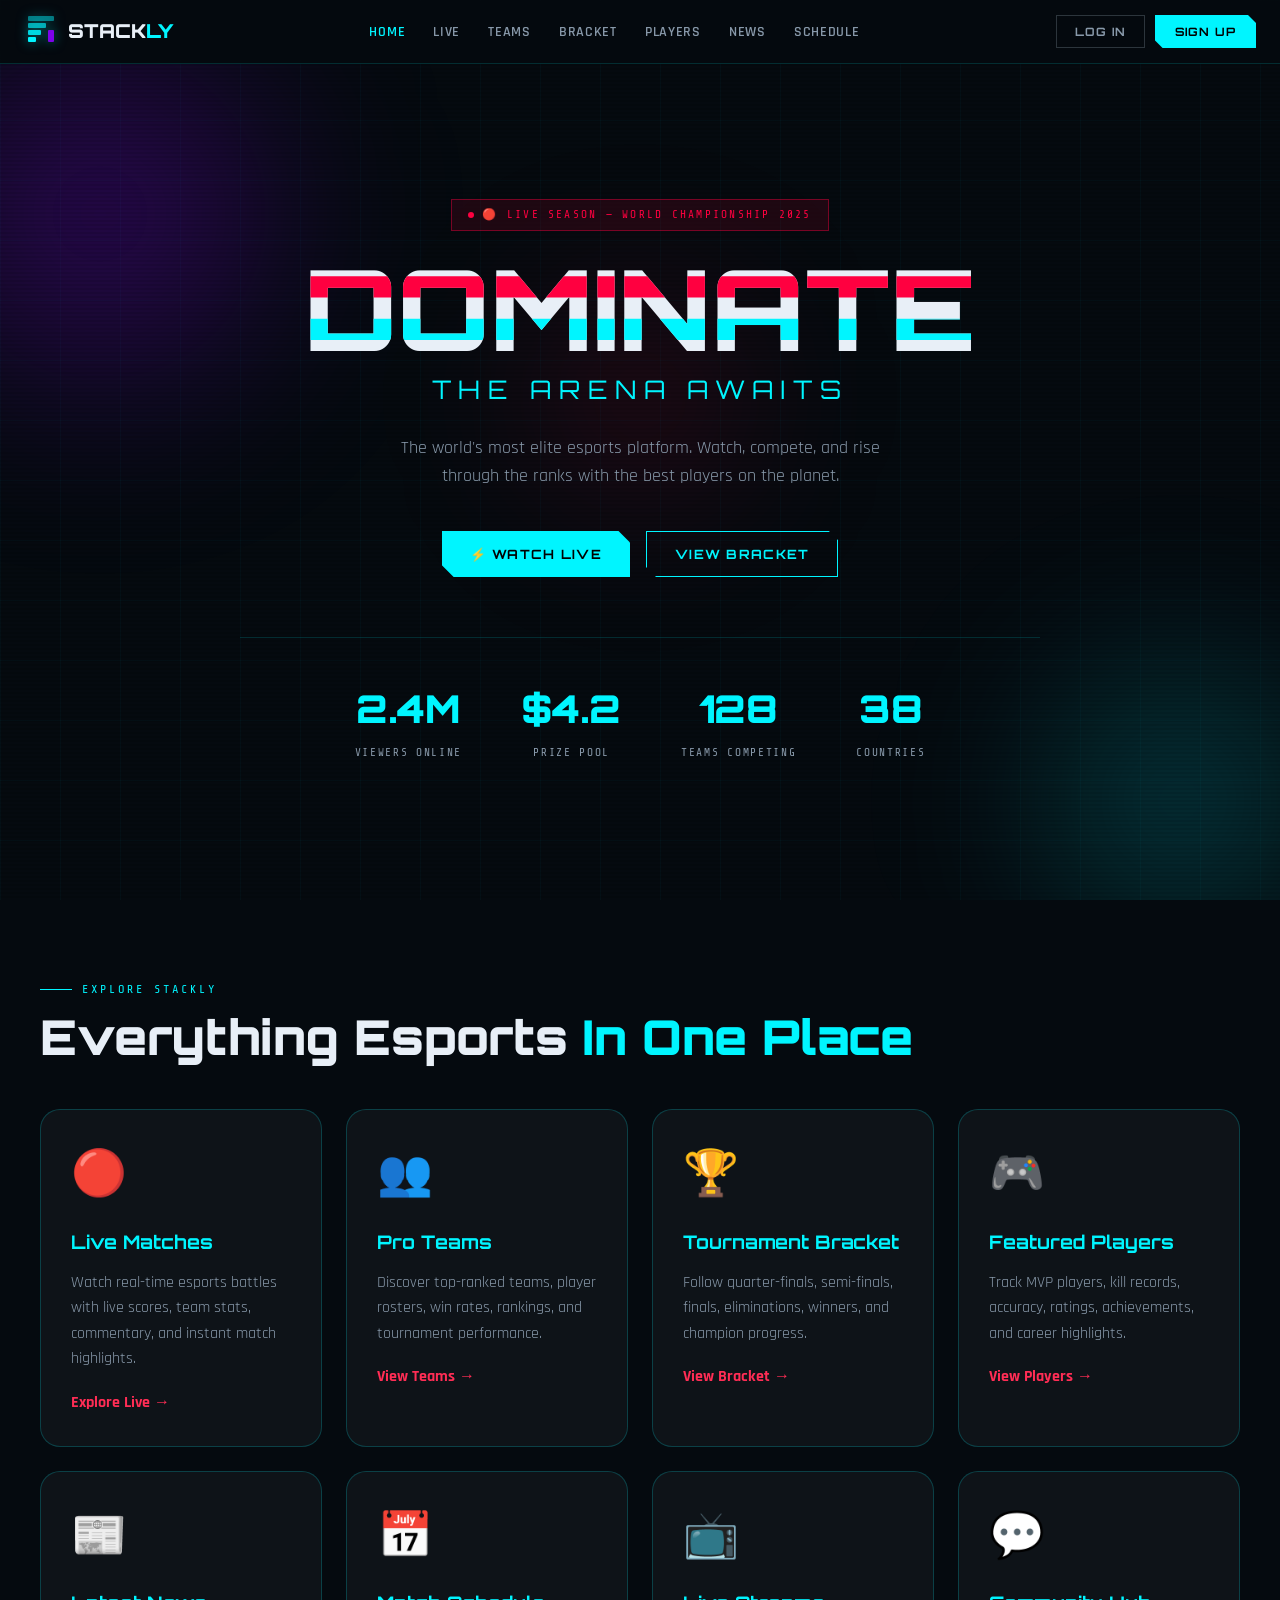
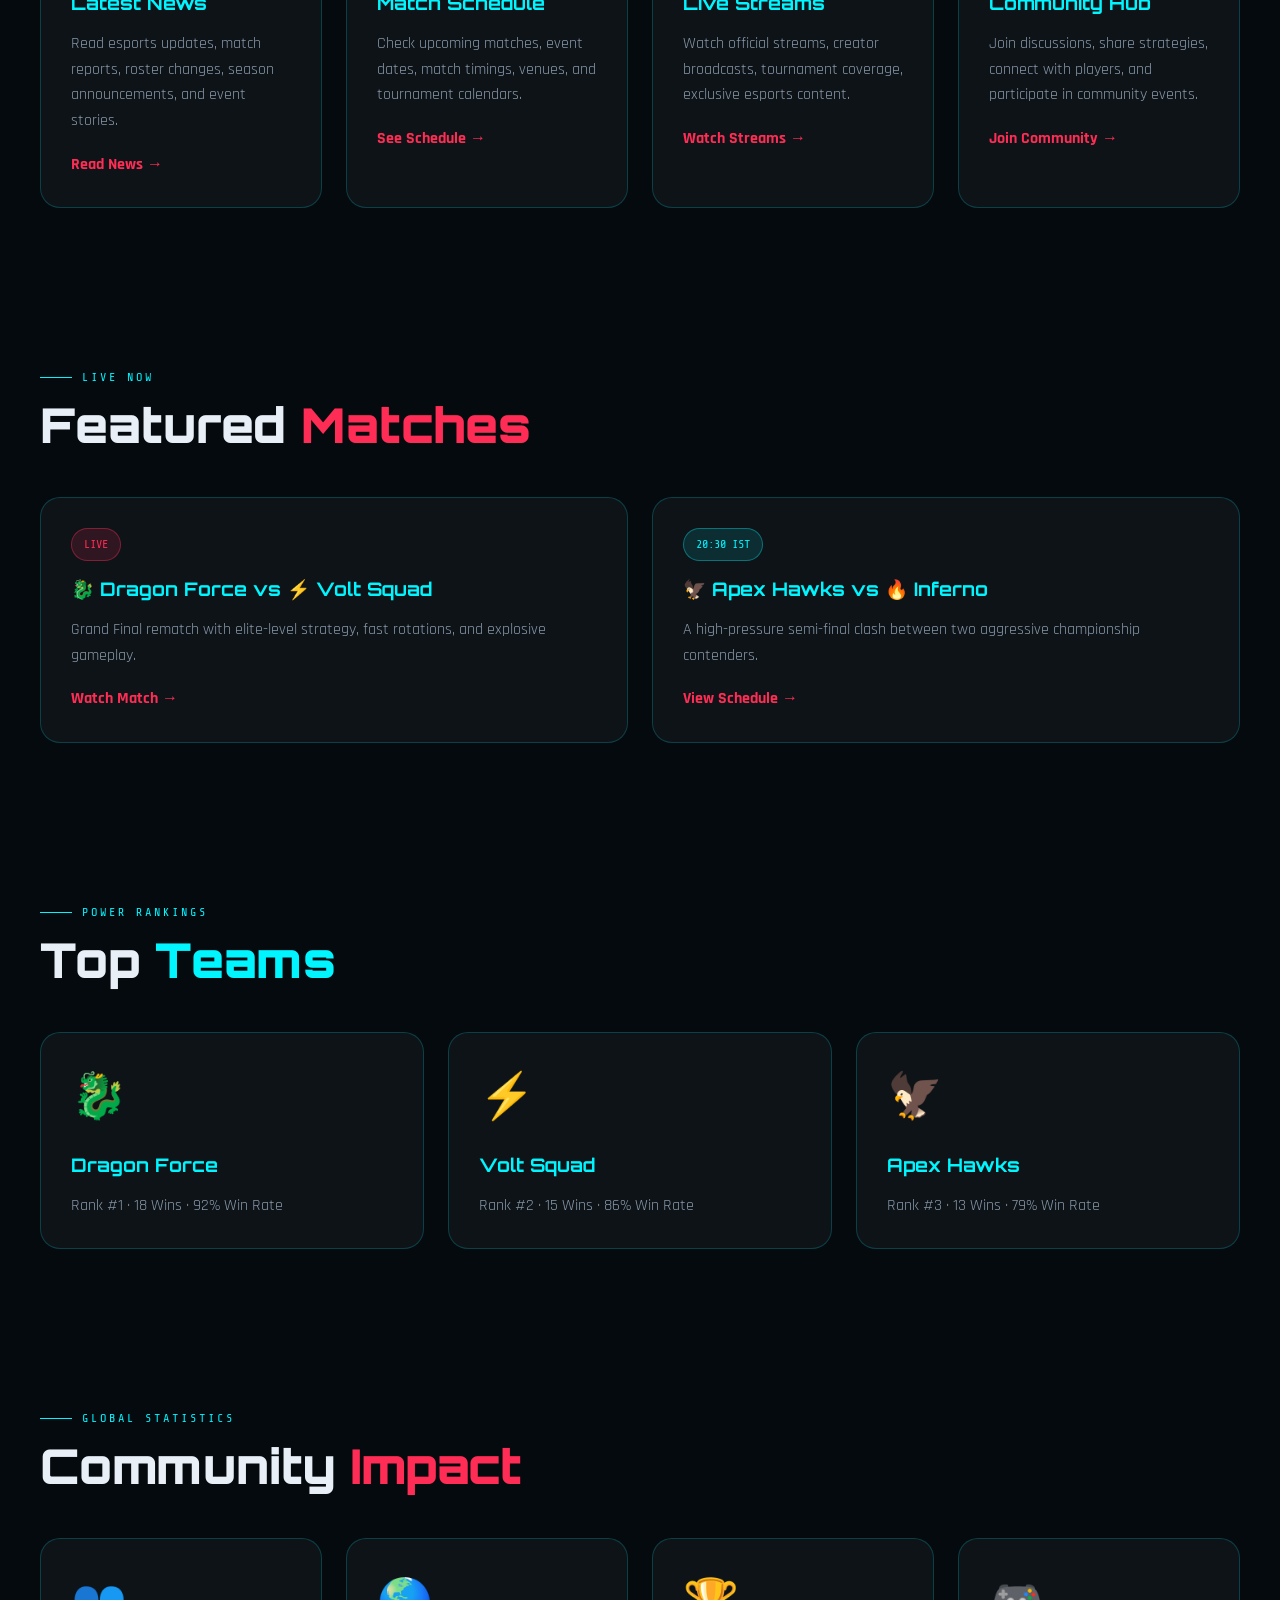
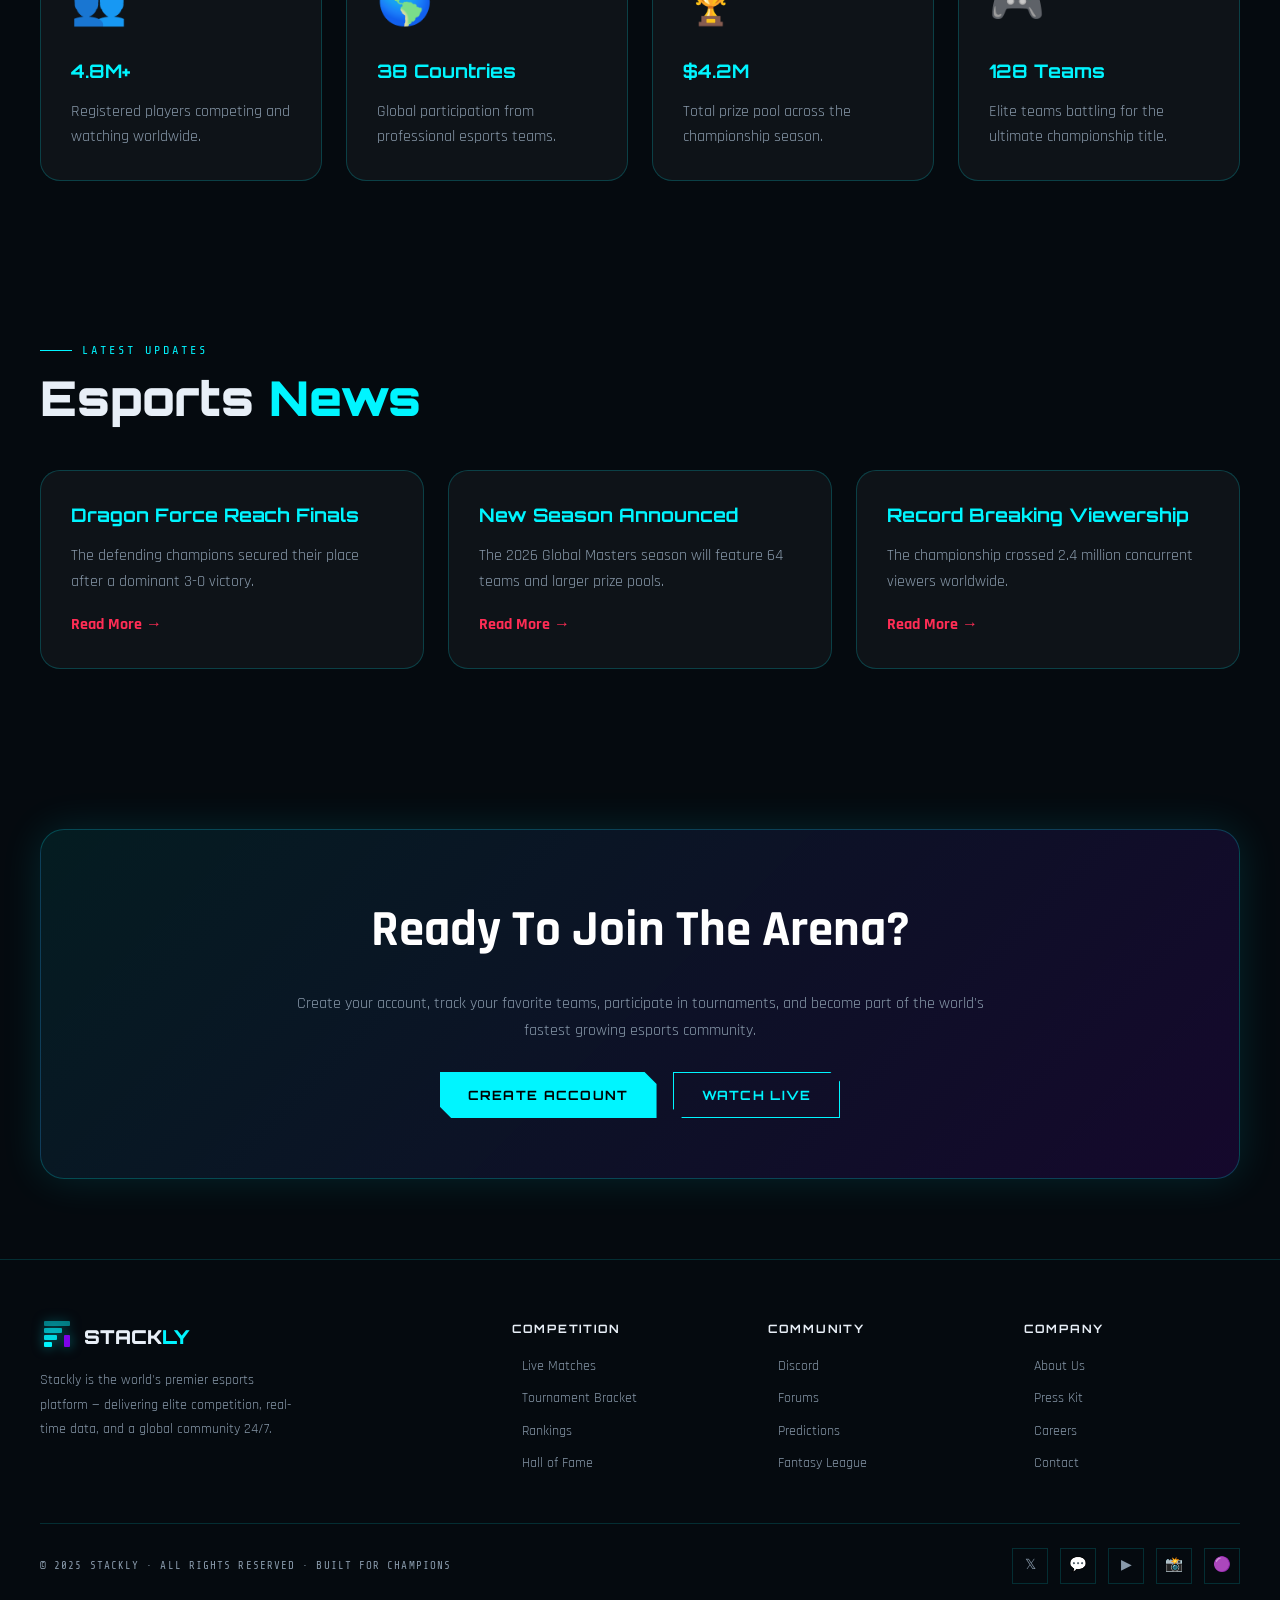
==== commit 3588d446: "update" ====
--- a/index.html
+++ b/index.html
@@ -4,14 +4,17 @@
 <meta charset="UTF-8" />
 <meta name="viewport" content="width=device-width, initial-scale=1.0" />
 <title>STACKLY — Esports HQ</title>
+
 <link href="https://fonts.googleapis.com/css2?family=Orbitron:wght@400;700;900&family=Rajdhani:wght@300;400;500;600;700&family=Share+Tech+Mono&display=swap" rel="stylesheet" />
 <link rel="stylesheet" href="styles.css" />
 </head>
+
 <body>
+
 <nav class="nav">
   <a href="index.html" class="nav-logo">
     <div class="nav-logo-icon">
-      <svg width="34" height="34" viewBox="0 0 34 34" fill="none" xmlns="http://www.w3.org/2000/svg">
+      <svg width="34" height="34" viewBox="0 0 34 34" fill="none">
         <rect x="4" y="22" width="8" height="5" rx="1" fill="#00F5FF"/>
         <rect x="4" y="15" width="13" height="5" rx="1" fill="#00F5FF" opacity="0.85"/>
         <rect x="4" y="8" width="18" height="5" rx="1" fill="#00F5FF" opacity="0.65"/>
@@ -21,6 +24,7 @@
     </div>
     <span class="brand-name"><span class="brand-stack">STACK</span><span class="brand-ly">LY</span></span>
   </a>
+
   <ul class="nav-links">
     <li><a href="index.html">Home</a></li>
     <li><a href="live.html">Live</a></li>
@@ -30,11 +34,15 @@
     <li><a href="news.html">News</a></li>
     <li><a href="schedule.html">Schedule</a></li>
   </ul>
+
   <div class="nav-auth">
     <button class="btn-login" id="openLogin">Log In</button>
     <button class="btn-signup" id="openSignup">Sign Up</button>
   </div>
-  <button class="hamburger" id="hamburger" aria-label="Menu"><span></span><span></span><span></span></button>
+
+  <button class="hamburger" id="hamburger" aria-label="Menu">
+    <span></span><span></span><span></span>
+  </button>
 </nav>
 
 <div class="mobile-menu" id="mobileMenu">
@@ -50,25 +58,34 @@
   <a href="streaming.html">Streams</a>
   <a href="community.html">Community</a>
   <a href="sponsors.html">Sponsors</a>
+
   <div class="mobile-auth-btns">
     <button class="btn-login" id="openLoginMobile">Log In</button>
     <button class="btn-signup" id="openSignupMobile">Sign Up</button>
   </div>
 </div>
+
 <main class="page-main">
+
 <section class="hero">
   <div class="hero-bg-orb hero-orb1"></div>
   <div class="hero-bg-orb hero-orb2"></div>
   <div class="hero-bg-orb hero-orb3"></div>
+
   <div class="hero-content">
     <div class="hero-badge">🔴 Live Season — World Championship 2025</div>
     <h1 class="glitch-title" data-text="DOMINATE">DOMINATE</h1>
     <div class="hero-sub">The Arena Awaits</div>
-    <p class="hero-desc">The world's most elite esports platform. Watch, compete, and rise through the ranks with the best players on the planet.</p>
+
+    <p class="hero-desc">
+      The world's most elite esports platform. Watch, compete, and rise through the ranks with the best players on the planet.
+    </p>
+
     <div class="hero-buttons">
       <a href="live.html" class="btn btn-primary">⚡ Watch Live</a>
       <a href="bracket.html" class="btn btn-outline">View Bracket</a>
     </div>
+
     <div class="hero-stats">
       <div>
         <span class="hero-stat-num" data-count="2.4M">0</span>
@@ -89,18 +106,213 @@
     </div>
   </div>
 </section>
+<section class="section">
+  <div class="section-inner">
+    <div class="eyebrow">Explore Stackly</div>
+    <h2 class="section-title">Everything Esports <span class="cyan">In One Place</span></h2>
+
+    <div class="home-section-grid">
+
+      <div class="home-section-card">
+        <div class="home-icon">🔴</div>
+        <h3>Live Matches</h3>
+        <p>Watch real-time esports battles with live scores, team stats, commentary, and instant match highlights.</p>
+        <a href="live.html">Explore Live →</a>
+      </div>
+
+      <div class="home-section-card">
+        <div class="home-icon">👥</div>
+        <h3>Pro Teams</h3>
+        <p>Discover top-ranked teams, player rosters, win rates, rankings, and tournament performance.</p>
+        <a href="teams.html">View Teams →</a>
+      </div>
+
+      <div class="home-section-card">
+        <div class="home-icon">🏆</div>
+        <h3>Tournament Bracket</h3>
+        <p>Follow quarter-finals, semi-finals, finals, eliminations, winners, and champion progress.</p>
+        <a href="bracket.html">View Bracket →</a>
+      </div>
+
+      <div class="home-section-card">
+        <div class="home-icon">🎮</div>
+        <h3>Featured Players</h3>
+        <p>Track MVP players, kill records, accuracy, ratings, achievements, and career highlights.</p>
+        <a href="players.html">View Players →</a>
+      </div>
+
+      <div class="home-section-card">
+        <div class="home-icon">📰</div>
+        <h3>Latest News</h3>
+        <p>Read esports updates, match reports, roster changes, season announcements, and event stories.</p>
+        <a href="news.html">Read News →</a>
+      </div>
+
+      <div class="home-section-card">
+        <div class="home-icon">📅</div>
+        <h3>Match Schedule</h3>
+        <p>Check upcoming matches, event dates, match timings, venues, and tournament calendars.</p>
+        <a href="schedule.html">See Schedule →</a>
+      </div>
+
+      <div class="home-section-card">
+        <div class="home-icon">📺</div>
+        <h3>Live Streams</h3>
+        <p>Watch official streams, creator broadcasts, tournament coverage, exclusive esports content.</p>
+        <a href="streaming.html">Watch Streams →</a>
+      </div>
+
+      <div class="home-section-card">
+        <div class="home-icon">💬</div>
+        <h3>Community Hub</h3>
+        <p>Join discussions, share strategies, connect with players, and participate in community events.</p>
+        <a href="community.html">Join Community →</a>
+      </div>
+
+    </div>
+  </div>
+</section>
+
+<section class="section">
+  <div class="section-inner">
+    <div class="eyebrow">Live Now</div>
+    <h2 class="section-title">Featured <span class="red">Matches</span></h2>
+
+    <div class="home-section-grid">
+      <div class="home-section-card">
+        <span class="live-tag">LIVE</span>
+        <h3>🐉 Dragon Force vs ⚡ Volt Squad</h3>
+        <p>Grand Final rematch with elite-level strategy, fast rotations, and explosive gameplay.</p>
+        <a href="live.html">Watch Match →</a>
+      </div>
+
+      <div class="home-section-card">
+        <span class="time-tag">20:30 IST</span>
+        <h3>🦅 Apex Hawks vs 🔥 Inferno</h3>
+        <p>A high-pressure semi-final clash between two aggressive championship contenders.</p>
+        <a href="schedule.html">View Schedule →</a>
+      </div>
+    </div>
+  </div>
+</section>
+
+<section class="section">
+  <div class="section-inner">
+    <div class="eyebrow">Power Rankings</div>
+    <h2 class="section-title">Top <span class="cyan">Teams</span></h2>
+
+    <div class="home-section-grid">
+      <div class="home-section-card">
+        <div class="home-icon">🐉</div>
+        <h3>Dragon Force</h3>
+        <p>Rank #1 · 18 Wins · 92% Win Rate</p>
+      </div>
+
+      <div class="home-section-card">
+        <div class="home-icon">⚡</div>
+        <h3>Volt Squad</h3>
+        <p>Rank #2 · 15 Wins · 86% Win Rate</p>
+      </div>
+
+      <div class="home-section-card">
+        <div class="home-icon">🦅</div>
+        <h3>Apex Hawks</h3>
+        <p>Rank #3 · 13 Wins · 79% Win Rate</p>
+      </div>
+    </div>
+  </div>
+</section>
+
+<section class="section">
+  <div class="section-inner">
+    <div class="eyebrow">Global Statistics</div>
+    <h2 class="section-title">Community <span class="red">Impact</span></h2>
+
+    <div class="home-section-grid">
+      <div class="home-section-card">
+        <div class="home-icon">👥</div>
+        <h3>4.8M+</h3>
+        <p>Registered players competing and watching worldwide.</p>
+      </div>
+
+      <div class="home-section-card">
+        <div class="home-icon">🌎</div>
+        <h3>38 Countries</h3>
+        <p>Global participation from professional esports teams.</p>
+      </div>
+
+      <div class="home-section-card">
+        <div class="home-icon">🏆</div>
+        <h3>$4.2M</h3>
+        <p>Total prize pool across the championship season.</p>
+      </div>
+
+      <div class="home-section-card">
+        <div class="home-icon">🎮</div>
+        <h3>128 Teams</h3>
+        <p>Elite teams battling for the ultimate championship title.</p>
+      </div>
+    </div>
+  </div>
+</section>
+
+<section class="section">
+  <div class="section-inner">
+    <div class="eyebrow">Latest Updates</div>
+    <h2 class="section-title">Esports <span class="cyan">News</span></h2>
+
+    <div class="home-section-grid">
+      <div class="home-section-card">
+        <h3>Dragon Force Reach Finals</h3>
+        <p>The defending champions secured their place after a dominant 3-0 victory.</p>
+        <a href="news.html">Read More →</a>
+      </div>
+
+      <div class="home-section-card">
+        <h3>New Season Announced</h3>
+        <p>The 2026 Global Masters season will feature 64 teams and larger prize pools.</p>
+        <a href="news.html">Read More →</a>
+      </div>
+
+      <div class="home-section-card">
+        <h3>Record Breaking Viewership</h3>
+        <p>The championship crossed 2.4 million concurrent viewers worldwide.</p>
+        <a href="news.html">Read More →</a>
+      </div>
+    </div>
+  </div>
+</section>
+
+<section class="section">
+  <div class="section-inner">
+    <div class="home-cta-card">
+      <h2>Ready To Join The Arena?</h2>
+      <p>
+        Create your account, track your favorite teams, participate in tournaments,
+        and become part of the world's fastest growing esports community.
+      </p>
+
+      <div class="hero-buttons">
+        <button class="btn btn-primary" id="openSignupCta">Create Account</button>
+        <a href="live.html" class="btn btn-outline">Watch Live</a>
+      </div>
+    </div>
+  </div>
+</section>
+
 </main>
+
 <footer>
   <div class="footer-inner">
     <div class="footer-top">
       <div class="footer-brand">
         <a href="index.html" class="nav-logo">
           <div class="nav-logo-icon">
-            <svg width="34" height="34" viewBox="0 0 34 34" fill="none" xmlns="http://www.w3.org/2000/svg">
-              <rect x="4"  y="22" width="8"  height="5" rx="1" fill="#00F5FF"/>
-              <rect x="4"  y="15" width="13" height="5" rx="1" fill="#00F5FF" opacity="0.85"/>
-              <rect x="4"  y="8"  width="18" height="5" rx="1" fill="#00F5FF" opacity="0.65"/>
-              <rect x="4"  y="1"  width="26" height="5" rx="1" fill="#00F5FF" opacity="0.45"/>
+            <svg width="34" height="34" viewBox="0 0 34 34" fill="none">
+              <rect x="4" y="22" width="8" height="5" rx="1" fill="#00F5FF"/>
+              <rect x="4" y="15" width="13" height="5" rx="1" fill="#00F5FF" opacity="0.85"/>
+              <rect x="4" y="8" width="18" height="5" rx="1" fill="#00F5FF" opacity="0.65"/>
+              <rect x="4" y="1" width="26" height="5" rx="1" fill="#00F5FF" opacity="0.45"/>
               <rect x="24" y="15" width="6" height="12" rx="1" fill="#8B00FF" opacity="0.9"/>
             </svg>
           </div>
@@ -108,6 +320,7 @@
         </a>
         <p>Stackly is the world's premier esports platform — delivering elite competition, real-time data, and a global community 24/7.</p>
       </div>
+
       <div class="footer-col">
         <h4>Competition</h4>
         <ul>
@@ -117,6 +330,7 @@
           <li><a href="404page.html">Hall of Fame</a></li>
         </ul>
       </div>
+
       <div class="footer-col">
         <h4>Community</h4>
         <ul>
@@ -126,6 +340,7 @@
           <li><a href="404page.html">Fantasy League</a></li>
         </ul>
       </div>
+
       <div class="footer-col">
         <h4>Company</h4>
         <ul>
@@ -136,57 +351,59 @@
         </ul>
       </div>
     </div>
+
     <div class="footer-bottom">
       <div class="footer-copy">© 2025 STACKLY · ALL RIGHTS RESERVED · BUILT FOR CHAMPIONS</div>
       <div class="footer-social">
-        <a href="404page.html" class="social-link" aria-label="Twitter">𝕏</a>
-        <a href="404page.html" class="social-link" aria-label="Discord">💬</a>
-        <a href="404page.html" class="social-link" aria-label="YouTube">▶</a>
-        <a href="404page.html" class="social-link" aria-label="Instagram">📸</a>
-        <a href="404page.html" class="social-link" aria-label="Twitch">🟣</a>
+        <a href="404page.html" class="social-link">𝕏</a>
+        <a href="404page.html" class="social-link">💬</a>
+        <a href="404page.html" class="social-link">▶</a>
+        <a href="404page.html" class="social-link">📸</a>
+        <a href="404page.html" class="social-link">🟣</a>
       </div>
     </div>
   </div>
 </footer>
+
 <div class="auth-overlay" id="authOverlay">
   <div class="auth-modal" id="authModal">
     <button class="auth-close" id="authClose" aria-label="Close">✕</button>
 
-    <!-- Logo -->
     <div class="auth-logo-wrap">
-      <svg width="28" height="28" viewBox="0 0 34 34" fill="none" xmlns="http://www.w3.org/2000/svg" style="filter:drop-shadow(0 0 6px rgba(0,245,255,0.5))">
-        <rect x="4" y="22" width="8"  height="5" rx="1" fill="#00F5FF"/>
+      <svg width="28" height="28" viewBox="0 0 34 34" fill="none">
+        <rect x="4" y="22" width="8" height="5" rx="1" fill="#00F5FF"/>
         <rect x="4" y="15" width="13" height="5" rx="1" fill="#00F5FF" opacity="0.85"/>
-        <rect x="4" y="8"  width="18" height="5" rx="1" fill="#00F5FF" opacity="0.65"/>
-        <rect x="4" y="1"  width="26" height="5" rx="1" fill="#00F5FF" opacity="0.45"/>
+        <rect x="4" y="8" width="18" height="5" rx="1" fill="#00F5FF" opacity="0.65"/>
+        <rect x="4" y="1" width="26" height="5" rx="1" fill="#00F5FF" opacity="0.45"/>
         <rect x="24" y="15" width="6" height="12" rx="1" fill="#8B00FF" opacity="0.9"/>
       </svg>
       <span class="brand-stack">STACK</span><span class="brand-ly">LY</span>
     </div>
 
-    <!-- Tabs -->
     <div class="auth-tabs">
       <button class="auth-tab active" data-tab="login">Log In</button>
       <button class="auth-tab" data-tab="signup">Sign Up</button>
     </div>
 
-    <!-- LOGIN PANEL -->
     <div class="auth-panel active" id="panel-login">
       <div class="auth-heading">Welcome back</div>
       <p class="auth-sub">Enter the arena. Your stats await.</p>
 
       <div class="auth-field">
         <label>Email Address</label>
-        <input type="email" placeholder="you@example.com" autocomplete="email" />
-      </div>
+        <input type="email" placeholder="you@example.com" />
+      </div>
+
       <div class="auth-field">
         <label>Password</label>
-        <input type="password" placeholder="••••••••" autocomplete="current-password" />
-      </div>
+        <input type="password" placeholder="••••••••" />
+      </div>
+
       <a href="#" class="auth-forgot">Forgot password?</a>
       <button class="auth-submit">Log In to Stackly</button>
 
       <div class="auth-divider"><span>or continue with</span></div>
+
       <div class="auth-social">
         <button class="auth-social-btn">🌐 Google</button>
         <button class="auth-social-btn">🎮 Discord</button>
@@ -195,7 +412,6 @@
       <div class="auth-switch">Don't have an account? <button id="switchToSignup">Sign up free</button></div>
     </div>
 
-    <!-- SIGNUP PANEL -->
     <div class="auth-panel" id="panel-signup">
       <div class="auth-heading">Create your account</div>
       <p class="auth-sub">Join 4.8M players — track matches, predict outcomes, rise the ranks.</p>
@@ -203,24 +419,29 @@
       <div class="auth-field-row">
         <div class="auth-field">
           <label>First Name</label>
-          <input type="text" placeholder="Arjun" autocomplete="given-name" />
+          <input type="text" placeholder="Arjun" />
         </div>
+
         <div class="auth-field">
           <label>Last Name</label>
-          <input type="text" placeholder="Sharma" autocomplete="family-name" />
+          <input type="text" placeholder="Sharma" />
         </div>
       </div>
+
       <div class="auth-field">
         <label>Gamertag / Username</label>
-        <input type="text" placeholder="ZephyrX" autocomplete="username" />
-      </div>
+        <input type="text" placeholder="ZephyrX" />
+      </div>
+
       <div class="auth-field">
         <label>Email Address</label>
-        <input type="email" placeholder="you@example.com" autocomplete="email" />
-      </div>
+        <input type="email" placeholder="you@example.com" />
+      </div>
+
       <div class="auth-field">
         <label>Password</label>
-        <input type="password" placeholder="Create a strong password" id="signupPassword" autocomplete="new-password" />
+        <input type="password" placeholder="Create a strong password" id="signupPassword" />
+
         <div class="password-strength">
           <div class="strength-bar" id="s1"></div>
           <div class="strength-bar" id="s2"></div>
@@ -232,6 +453,7 @@
       <button class="auth-submit">Create Account</button>
 
       <div class="auth-divider"><span>or sign up with</span></div>
+
       <div class="auth-social">
         <button class="auth-social-btn">🌐 Google</button>
         <button class="auth-social-btn">🎮 Discord</button>
@@ -242,6 +464,23 @@
     </div>
   </div>
 </div>
+
 <script src="script.js"></script>
+
+<script>
+const openSignupCta = document.getElementById("openSignupCta");
+const authOverlay = document.getElementById("authOverlay");
+
+if(openSignupCta){
+  openSignupCta.addEventListener("click", () => {
+    authOverlay.classList.add("active");
+    document.querySelectorAll(".auth-tab").forEach(tab => tab.classList.remove("active"));
+    document.querySelectorAll(".auth-panel").forEach(panel => panel.classList.remove("active"));
+    document.querySelector('[data-tab="signup"]').classList.add("active");
+    document.getElementById("panel-signup").classList.add("active");
+  });
+}
+</script>
+
 </body>
-</html>
+</html>
--- a/styles.css
+++ b/styles.css
@@ -1749,3 +1749,112 @@
 main.page-main .hero{min-height:calc(100vh - 64px);padding-top:80px;}
 .nav-links a.active{color:var(--cyan);}
 @media(max-width:768px){.mobile-menu{top:64px;max-height:calc(100vh - 64px);overflow-y:auto;}}
+
+.home-section-grid{
+  display:grid;
+  grid-template-columns:repeat(auto-fit,minmax(260px,1fr));
+  gap:24px;
+  margin-top:45px;
+}
+
+.home-section-card{
+  background:rgba(255,255,255,.04);
+  border:1px solid rgba(0,245,255,.2);
+  padding:30px;
+  border-radius:20px;
+  transition:.3s ease;
+}
+
+.home-section-card:hover{
+  transform:translateY(-8px);
+  box-shadow:0 0 28px rgba(0,245,255,.25);
+}
+
+.home-icon{
+  font-size:2.8rem;
+  margin-bottom:16px;
+}
+
+.home-section-card h3{
+  font-family:'Orbitron',sans-serif;
+  color:#00F5FF;
+  margin-bottom:12px;
+}
+
+.home-section-card p{
+  color:var(--muted);
+  line-height:1.6;
+}
+
+.home-section-card a{
+  display:inline-block;
+  margin-top:18px;
+  color:#ff2d55;
+  text-decoration:none;
+  font-weight:700;
+}
+
+.home-section-card a:hover{
+  color:#00F5FF;
+}
+
+.live-tag,
+.time-tag{
+  display:inline-block;
+  margin-bottom:14px;
+  padding:6px 12px;
+  border-radius:999px;
+  font-family:'Share Tech Mono',monospace;
+  font-size:.75rem;
+}
+
+.live-tag{
+  background:rgba(255,45,85,.14);
+  color:#ff2d55;
+  border:1px solid rgba(255,45,85,.4);
+}
+
+.time-tag{
+  background:rgba(0,245,255,.12);
+  color:#00F5FF;
+  border:1px solid rgba(0,245,255,.35);
+}
+
+.home-cta-card{
+  text-align:center;
+  padding:60px 30px;
+  border-radius:24px;
+  border:1px solid rgba(0,245,255,.22);
+  background:linear-gradient(135deg,rgba(0,245,255,.08),rgba(139,0,255,.12));
+  box-shadow:0 0 40px rgba(0,245,255,.12);
+}
+
+.home-cta-card h2{
+  font-size:clamp(2rem,4vw,3.4rem);
+  color:#fff;
+  margin-bottom:18px;
+}
+
+.home-cta-card p{
+  max-width:720px;
+  margin:0 auto 28px;
+  color:var(--muted);
+  line-height:1.7;
+}
+
+.cyan{color:#00F5FF;}
+.red{color:#ff2d55;}
+
+@media(max-width:768px){
+  .home-section-grid{
+    grid-template-columns:1fr;
+  }
+
+  .home-section-card{
+    padding:24px;
+  }
+
+  .home-cta-card{
+    padding:40px 20px;
+  }
+}
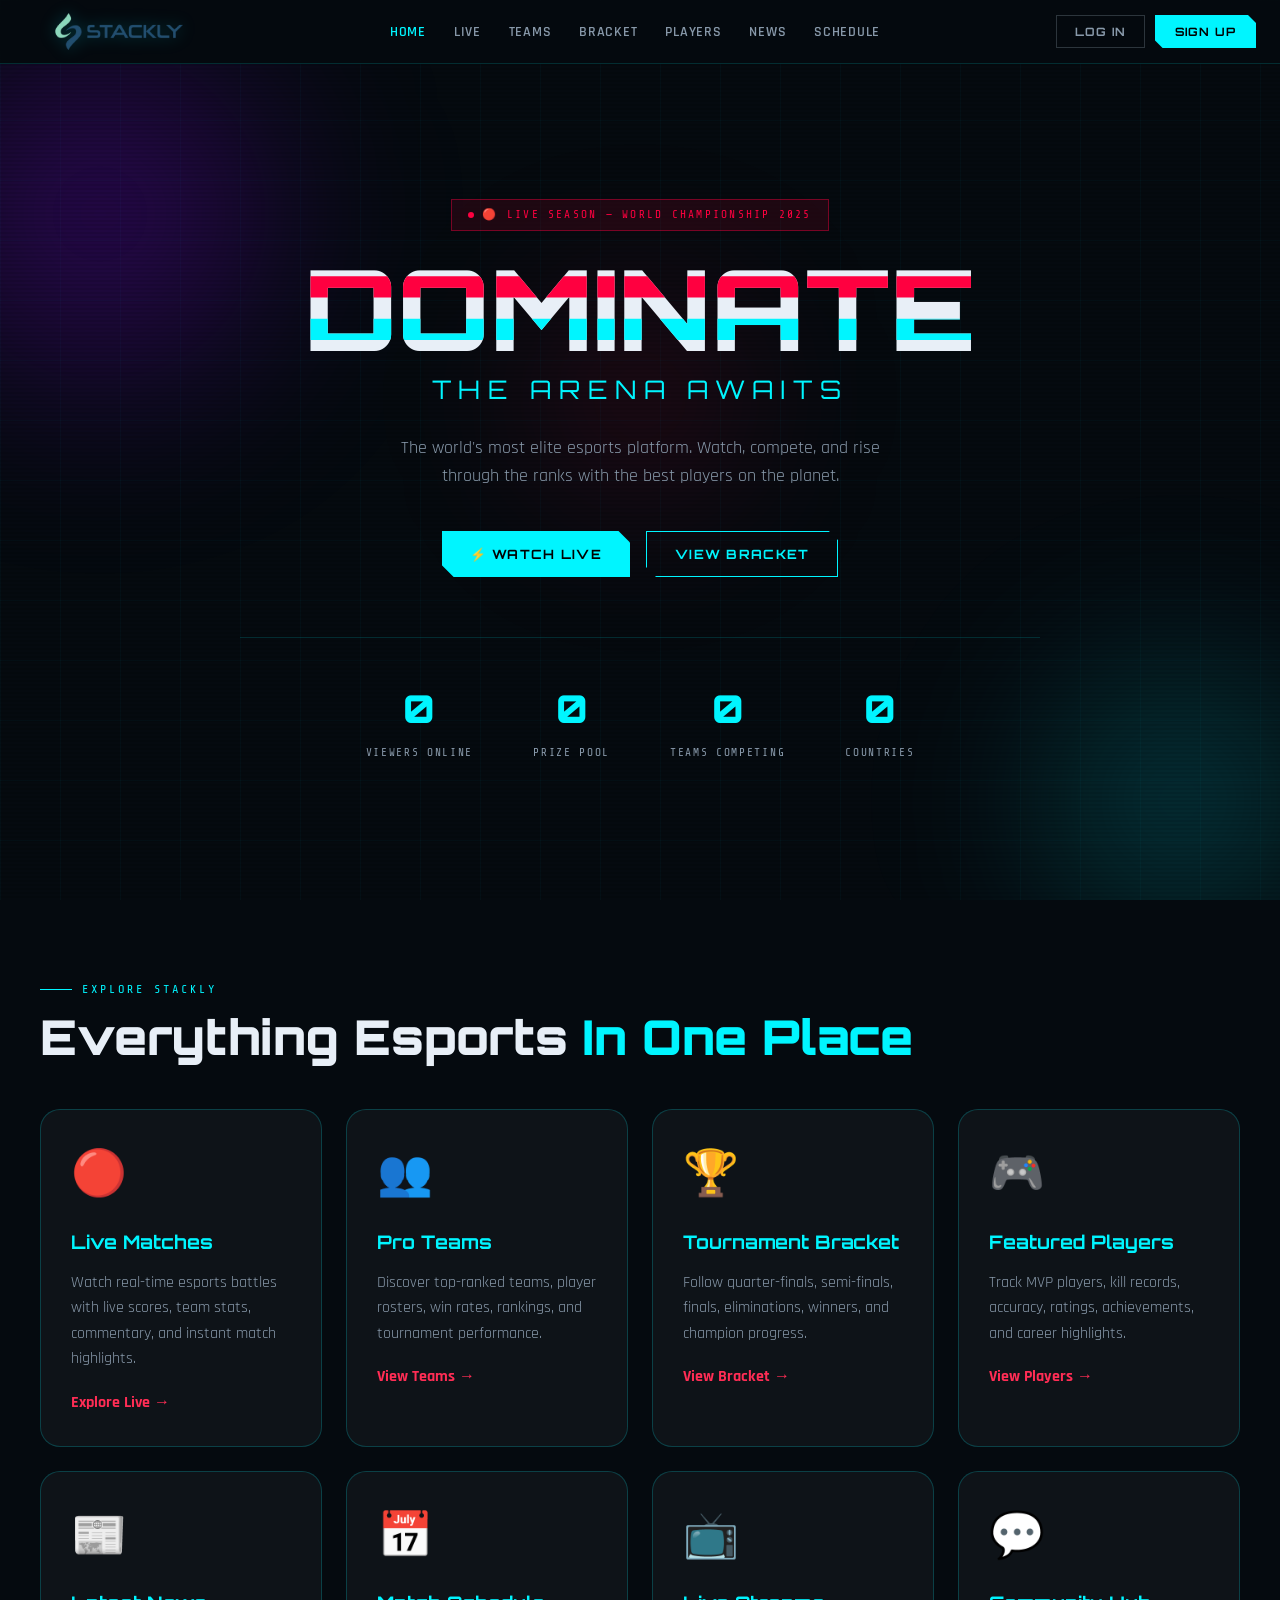
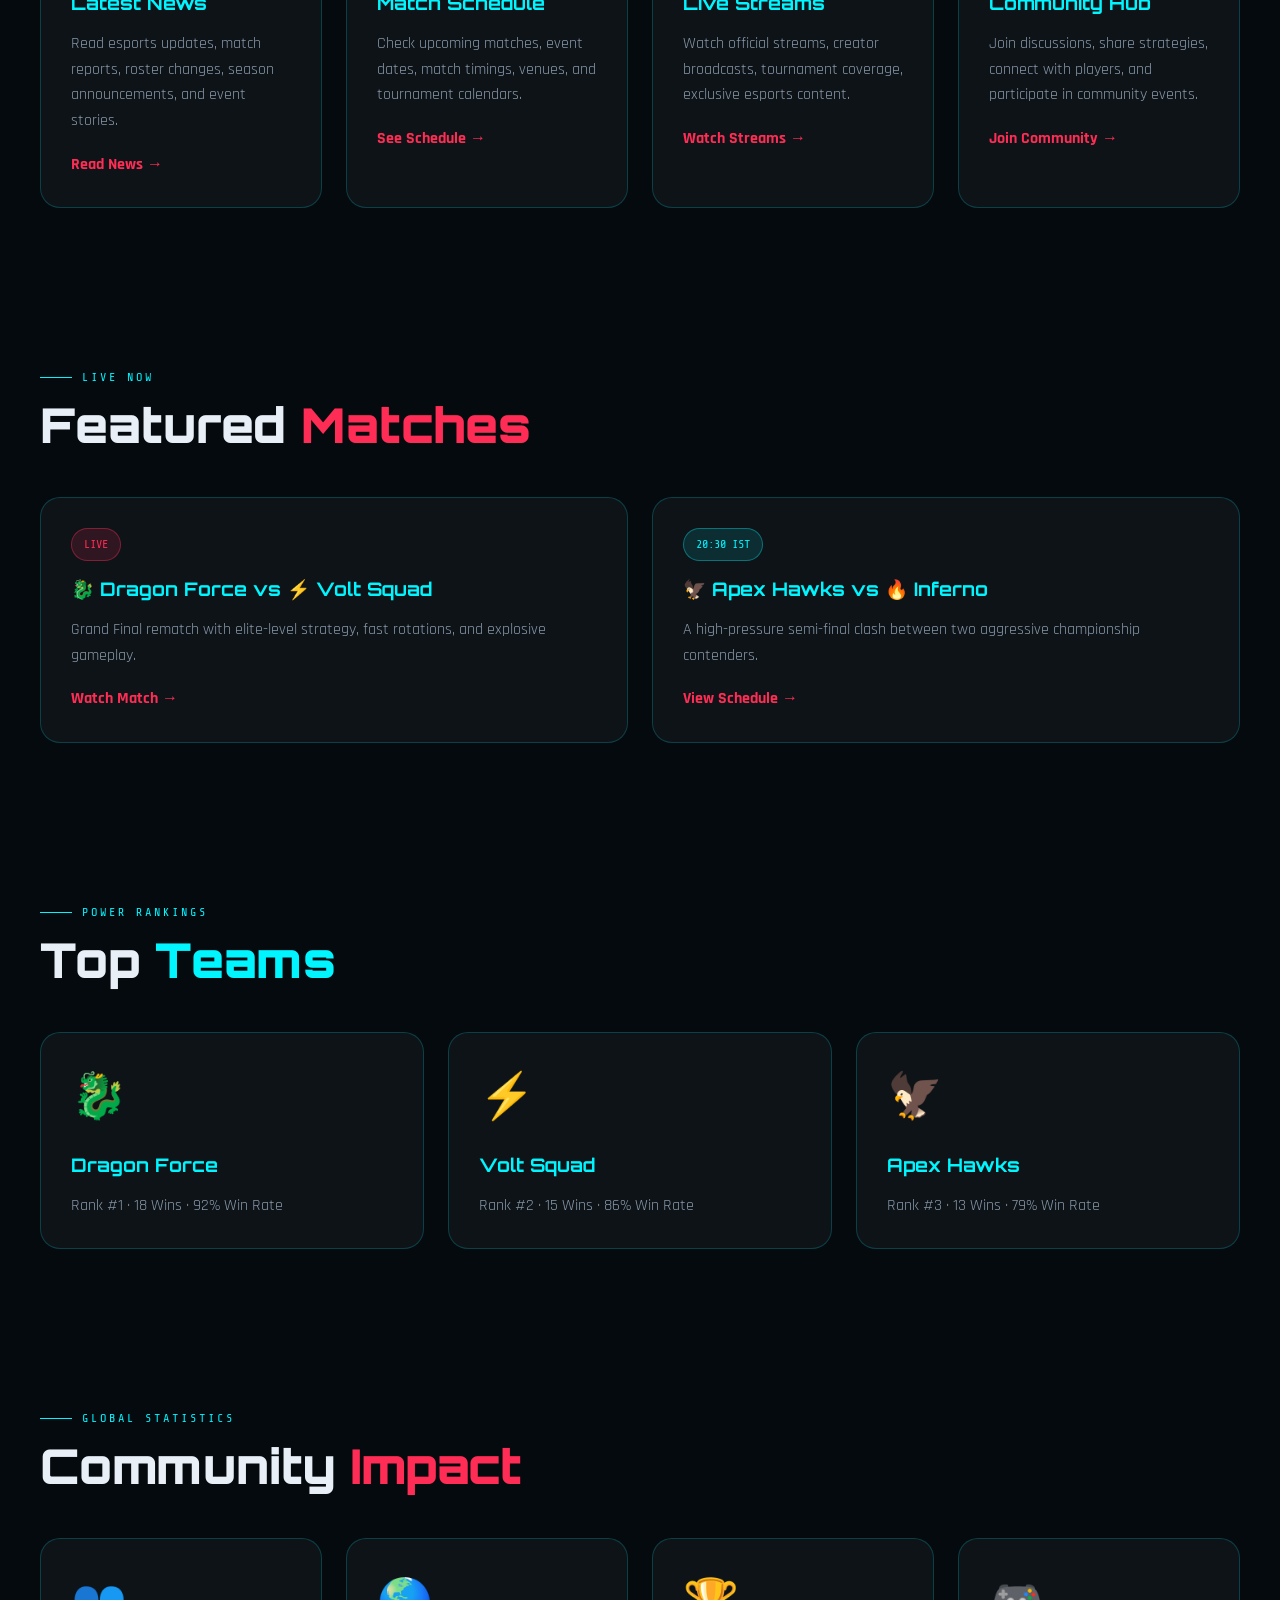
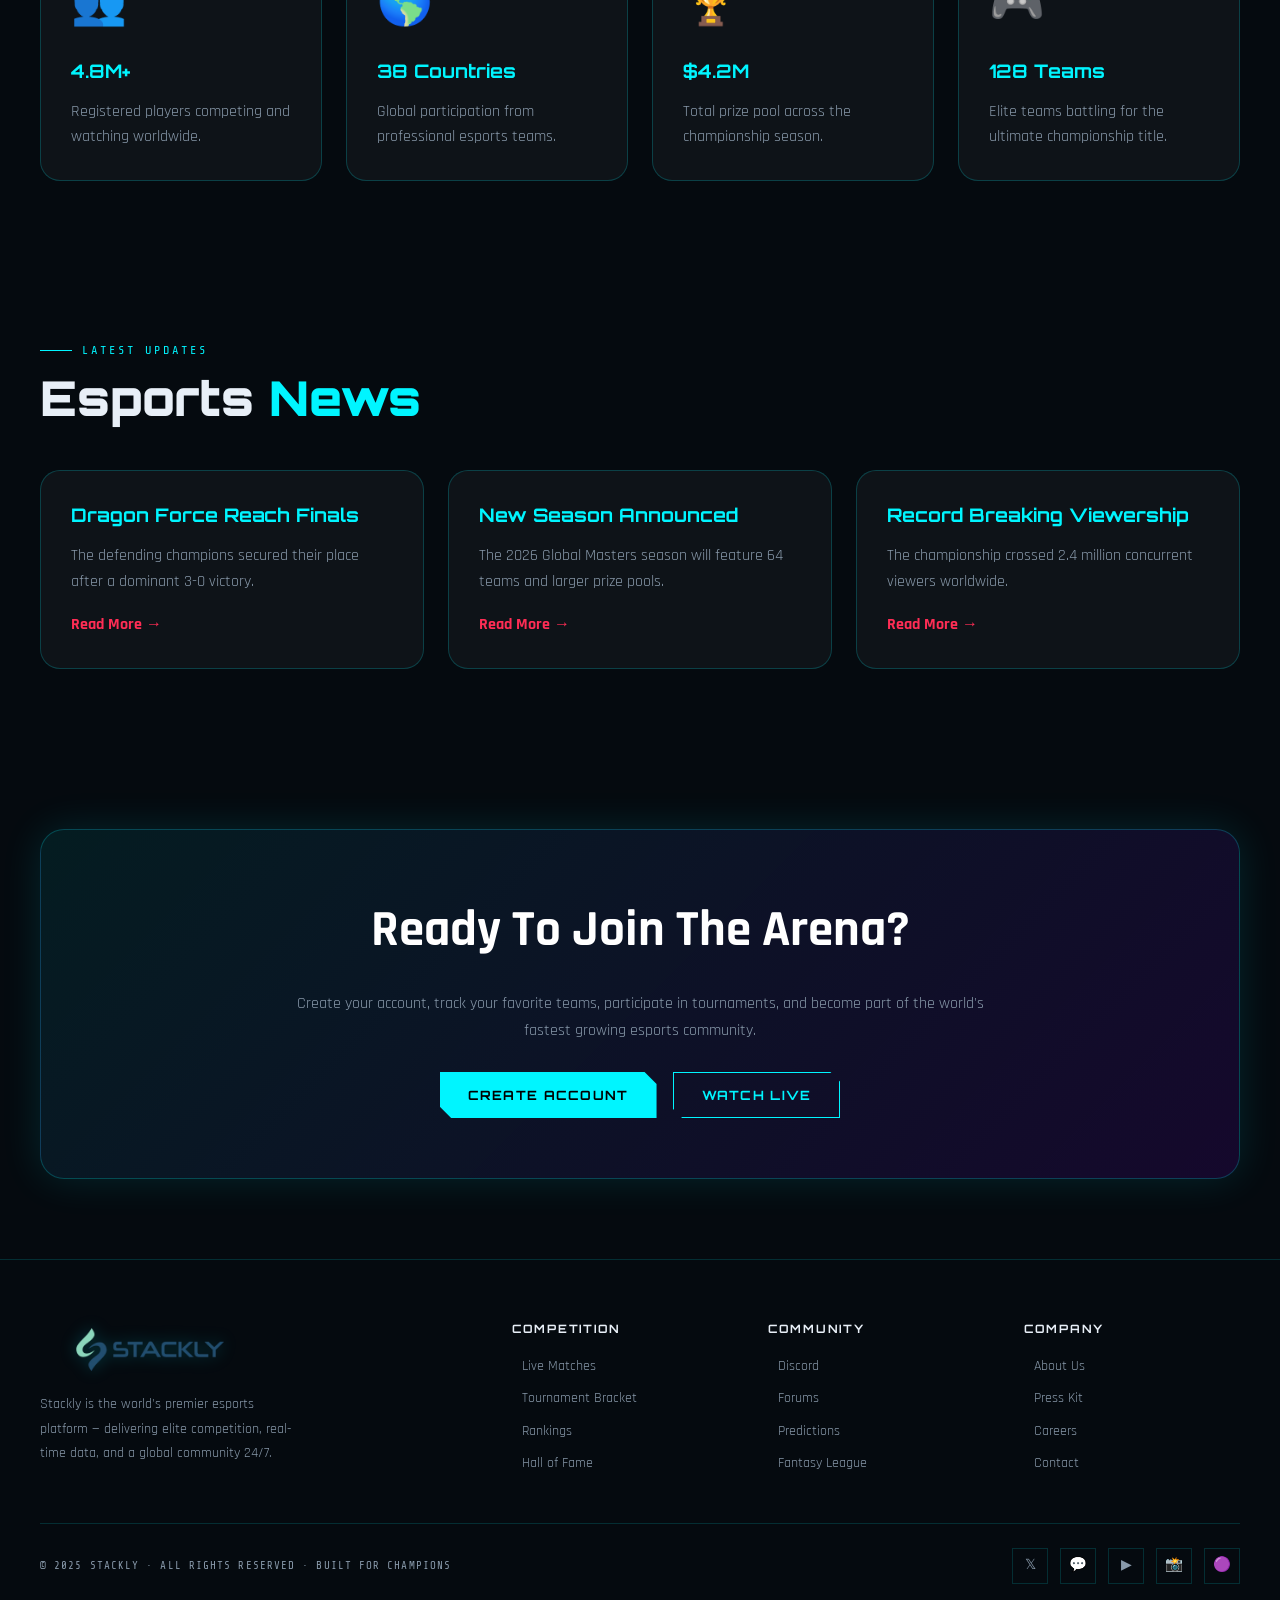
==== commit 9903bfc5: "update" ====
--- a/index.html
+++ b/index.html
@@ -13,16 +13,7 @@
 
 <nav class="nav">
   <a href="index.html" class="nav-logo">
-    <div class="nav-logo-icon">
-      <svg width="34" height="34" viewBox="0 0 34 34" fill="none">
-        <rect x="4" y="22" width="8" height="5" rx="1" fill="#00F5FF"/>
-        <rect x="4" y="15" width="13" height="5" rx="1" fill="#00F5FF" opacity="0.85"/>
-        <rect x="4" y="8" width="18" height="5" rx="1" fill="#00F5FF" opacity="0.65"/>
-        <rect x="4" y="1" width="26" height="5" rx="1" fill="#00F5FF" opacity="0.45"/>
-        <rect x="24" y="15" width="6" height="12" rx="1" fill="#8B00FF" opacity="0.9"/>
-      </svg>
-    </div>
-    <span class="brand-name"><span class="brand-stack">STACK</span><span class="brand-ly">LY</span></span>
+    <img src="assets/logo-dark.webp" alt="Stackly Logo" class="site-logo-img">
   </a>
 
   <ul class="nav-links">
@@ -307,16 +298,7 @@
     <div class="footer-top">
       <div class="footer-brand">
         <a href="index.html" class="nav-logo">
-          <div class="nav-logo-icon">
-            <svg width="34" height="34" viewBox="0 0 34 34" fill="none">
-              <rect x="4" y="22" width="8" height="5" rx="1" fill="#00F5FF"/>
-              <rect x="4" y="15" width="13" height="5" rx="1" fill="#00F5FF" opacity="0.85"/>
-              <rect x="4" y="8" width="18" height="5" rx="1" fill="#00F5FF" opacity="0.65"/>
-              <rect x="4" y="1" width="26" height="5" rx="1" fill="#00F5FF" opacity="0.45"/>
-              <rect x="24" y="15" width="6" height="12" rx="1" fill="#8B00FF" opacity="0.9"/>
-            </svg>
-          </div>
-          <span class="brand-name"><span class="brand-stack">STACK</span><span class="brand-ly">LY</span></span>
+          <img src="assets/logo-dark.webp" alt="Stackly Logo" class="site-logo-img footer-logo-img">
         </a>
         <p>Stackly is the world's premier esports platform — delivering elite competition, real-time data, and a global community 24/7.</p>
       </div>
@@ -324,10 +306,10 @@
       <div class="footer-col">
         <h4>Competition</h4>
         <ul>
-          <li><a href="404page.html">Live Matches</a></li>
-          <li><a href="404page.html">Tournament Bracket</a></li>
-          <li><a href="404page.html">Rankings</a></li>
-          <li><a href="404page.html">Hall of Fame</a></li>
+          <li><a href="live.html">Live Matches</a></li>
+          <li><a href="bracket.html">Tournament Bracket</a></li>
+          <li><a href="players.html">Rankings</a></li>
+          <li><a href="players.html">Hall of Fame</a></li>
         </ul>
       </div>
 
@@ -399,7 +381,7 @@
         <input type="password" placeholder="••••••••" />
       </div>
 
-      <a href="#" class="auth-forgot">Forgot password?</a>
+      <a href="404page.html" class="auth-forgot">Forgot password?</a>
       <button class="auth-submit">Log In to Stackly</button>
 
       <div class="auth-divider"><span>or continue with</span></div>
@@ -459,7 +441,7 @@
         <button class="auth-social-btn">🎮 Discord</button>
       </div>
 
-      <p class="auth-terms">By signing up you agree to our <a href="#">Terms of Service</a> and <a href="#">Privacy Policy</a>.</p>
+      <p class="auth-terms">By signing up you agree to our <a href="404page.html">Terms of Service</a> and <a href="404page.html">Privacy Policy</a>.</p>
       <div class="auth-switch">Already have an account? <button id="switchToLogin">Log in</button></div>
     </div>
   </div>
@@ -468,18 +450,151 @@
 <script src="script.js"></script>
 
 <script>
-const openSignupCta = document.getElementById("openSignupCta");
-const authOverlay = document.getElementById("authOverlay");
-
-if(openSignupCta){
-  openSignupCta.addEventListener("click", () => {
-    authOverlay.classList.add("active");
-    document.querySelectorAll(".auth-tab").forEach(tab => tab.classList.remove("active"));
-    document.querySelectorAll(".auth-panel").forEach(panel => panel.classList.remove("active"));
-    document.querySelector('[data-tab="signup"]').classList.add("active");
-    document.getElementById("panel-signup").classList.add("active");
+/* ===== BUTTON FIXES ===== */
+document.addEventListener("DOMContentLoaded", () => {
+  const authOverlay = document.getElementById("authOverlay");
+  const authClose = document.getElementById("authClose");
+  const hamburger = document.getElementById("hamburger");
+  const mobileMenu = document.getElementById("mobileMenu");
+
+  const openLogin = document.getElementById("openLogin");
+  const openSignup = document.getElementById("openSignup");
+  const openLoginMobile = document.getElementById("openLoginMobile");
+  const openSignupMobile = document.getElementById("openSignupMobile");
+  const openSignupCta = document.getElementById("openSignupCta");
+
+  const switchToSignup = document.getElementById("switchToSignup");
+  const switchToLogin = document.getElementById("switchToLogin");
+  const authTabs = document.querySelectorAll(".auth-tab");
+  const signupPassword = document.getElementById("signupPassword");
+
+  function closeMobileMenu(){
+    if(mobileMenu) mobileMenu.classList.remove("active", "show", "open");
+    if(hamburger) hamburger.classList.remove("active", "show", "open");
+    document.body.classList.remove("menu-open");
+  }
+
+  function openAuth(tabName = "login"){
+    if(!authOverlay) return;
+    authOverlay.classList.add("active", "show", "open");
+    document.body.classList.add("auth-open");
+    closeMobileMenu();
+    showTab(tabName);
+  }
+
+  function closeAuth(){
+    if(!authOverlay) return;
+    authOverlay.classList.remove("active", "show", "open");
+    document.body.classList.remove("auth-open");
+  }
+
+  function showTab(tabName){
+    document.querySelectorAll(".auth-tab").forEach(tab => {
+      tab.classList.toggle("active", tab.dataset.tab === tabName);
+    });
+
+    document.querySelectorAll(".auth-panel").forEach(panel => {
+      panel.classList.remove("active");
+    });
+
+    const activePanel = document.getElementById("panel-" + tabName);
+    if(activePanel) activePanel.classList.add("active");
+  }
+
+  /* Desktop + mobile auth buttons */
+  if(openLogin) openLogin.addEventListener("click", () => openAuth("login"));
+  if(openSignup) openSignup.addEventListener("click", () => window.location.href = "signup.html");
+  if(openLoginMobile) openLoginMobile.addEventListener("click", () => openAuth("login"));
+  if(openSignupMobile) openSignupMobile.addEventListener("click", () => window.location.href = "signup.html");
+  if(openSignupCta) openSignupCta.addEventListener("click", () => window.location.href = "signup.html");
+
+  /* Modal close */
+  if(authClose) authClose.addEventListener("click", closeAuth);
+
+  if(authOverlay){
+    authOverlay.addEventListener("click", (e) => {
+      if(e.target === authOverlay) closeAuth();
+    });
+  }
+
+  document.addEventListener("keydown", (e) => {
+    if(e.key === "Escape"){
+      closeAuth();
+      closeMobileMenu();
+    }
   });
-}
+
+  /* Tabs and switch links */
+  authTabs.forEach(tab => {
+    tab.addEventListener("click", () => showTab(tab.dataset.tab));
+  });
+
+  if(switchToSignup) switchToSignup.addEventListener("click", () => window.location.href = "signup.html");
+  if(switchToLogin) switchToLogin.addEventListener("click", () => showTab("login"));
+
+  /* Hamburger menu */
+  if(hamburger && mobileMenu){
+    hamburger.addEventListener("click", () => {
+      hamburger.classList.toggle("active");
+      mobileMenu.classList.toggle("active");
+      document.body.classList.toggle("menu-open");
+    });
+  }
+
+  document.querySelectorAll("#mobileMenu a").forEach(link => {
+    link.addEventListener("click", closeMobileMenu);
+  });
+
+  /* Password strength bars */
+  if(signupPassword){
+    signupPassword.addEventListener("input", () => {
+      const value = signupPassword.value;
+      let score = 0;
+
+      if(value.length >= 6) score++;
+      if(/[A-Z]/.test(value)) score++;
+      if(/[0-9]/.test(value)) score++;
+      if(/[^A-Za-z0-9]/.test(value)) score++;
+
+      document.querySelectorAll(".strength-bar").forEach((bar, index) => {
+        bar.classList.toggle("active", index < score);
+      });
+    });
+  }
+
+  /* Login/Create Account submit buttons */
+  document.querySelectorAll(".auth-submit").forEach(button => {
+    button.addEventListener("click", (e) => {
+      e.preventDefault();
+
+      const panel = button.closest(".auth-panel");
+      const isSignup = panel && panel.id === "panel-signup";
+
+      if(isSignup){
+        alert("Account created successfully!");
+      }else{
+        alert("Logged in successfully!");
+      }
+
+      closeAuth();
+    });
+  });
+
+  /* Forgot password / terms / privacy demo links */
+  const forgot = document.querySelector(".auth-forgot");
+  if(forgot){
+    forgot.addEventListener("click", (e) => {
+      e.preventDefault();
+      alert("Password reset link will be sent to your email.");
+    });
+  }
+
+  document.querySelectorAll(".auth-social-btn").forEach(button => {
+    button.addEventListener("click", () => {
+      alert(button.textContent.trim() + " login coming soon!");
+    });
+  });
+});
 </script>
 
 </body>
--- a/styles.css
+++ b/styles.css
@@ -179,6 +179,47 @@
   50% { filter: drop-shadow(0 0 14px rgba(0,245,255,0.9)); }
 }
 
+/* Updated Stackly image logo */
+.site-logo-img{
+  height:46px;
+  width:auto;
+  max-width:190px;
+  display:block;
+  object-fit:contain;
+  filter:drop-shadow(0 0 8px rgba(0,245,255,0.25));
+  transition:transform .3s ease, filter .3s ease;
+}
+.site-logo-img:hover{
+  transform:scale(1.04);
+  filter:drop-shadow(0 0 12px rgba(0,245,255,0.45));
+}
+.footer-logo-img{
+  height:58px;
+  max-width:220px;
+}
+.auth-logo-img{
+  height:52px;
+  width:auto;
+  max-width:210px;
+  display:block;
+  object-fit:contain;
+  margin:0 auto;
+}
+@media (max-width:768px){
+  .site-logo-img{
+    height:38px;
+    max-width:150px;
+  }
+  .footer-logo-img{
+    height:48px;
+    max-width:180px;
+  }
+  .auth-logo-img{
+    height:44px;
+    max-width:170px;
+  }
+}
+
 .nav-links {
   display: flex;
   gap: 28px;
